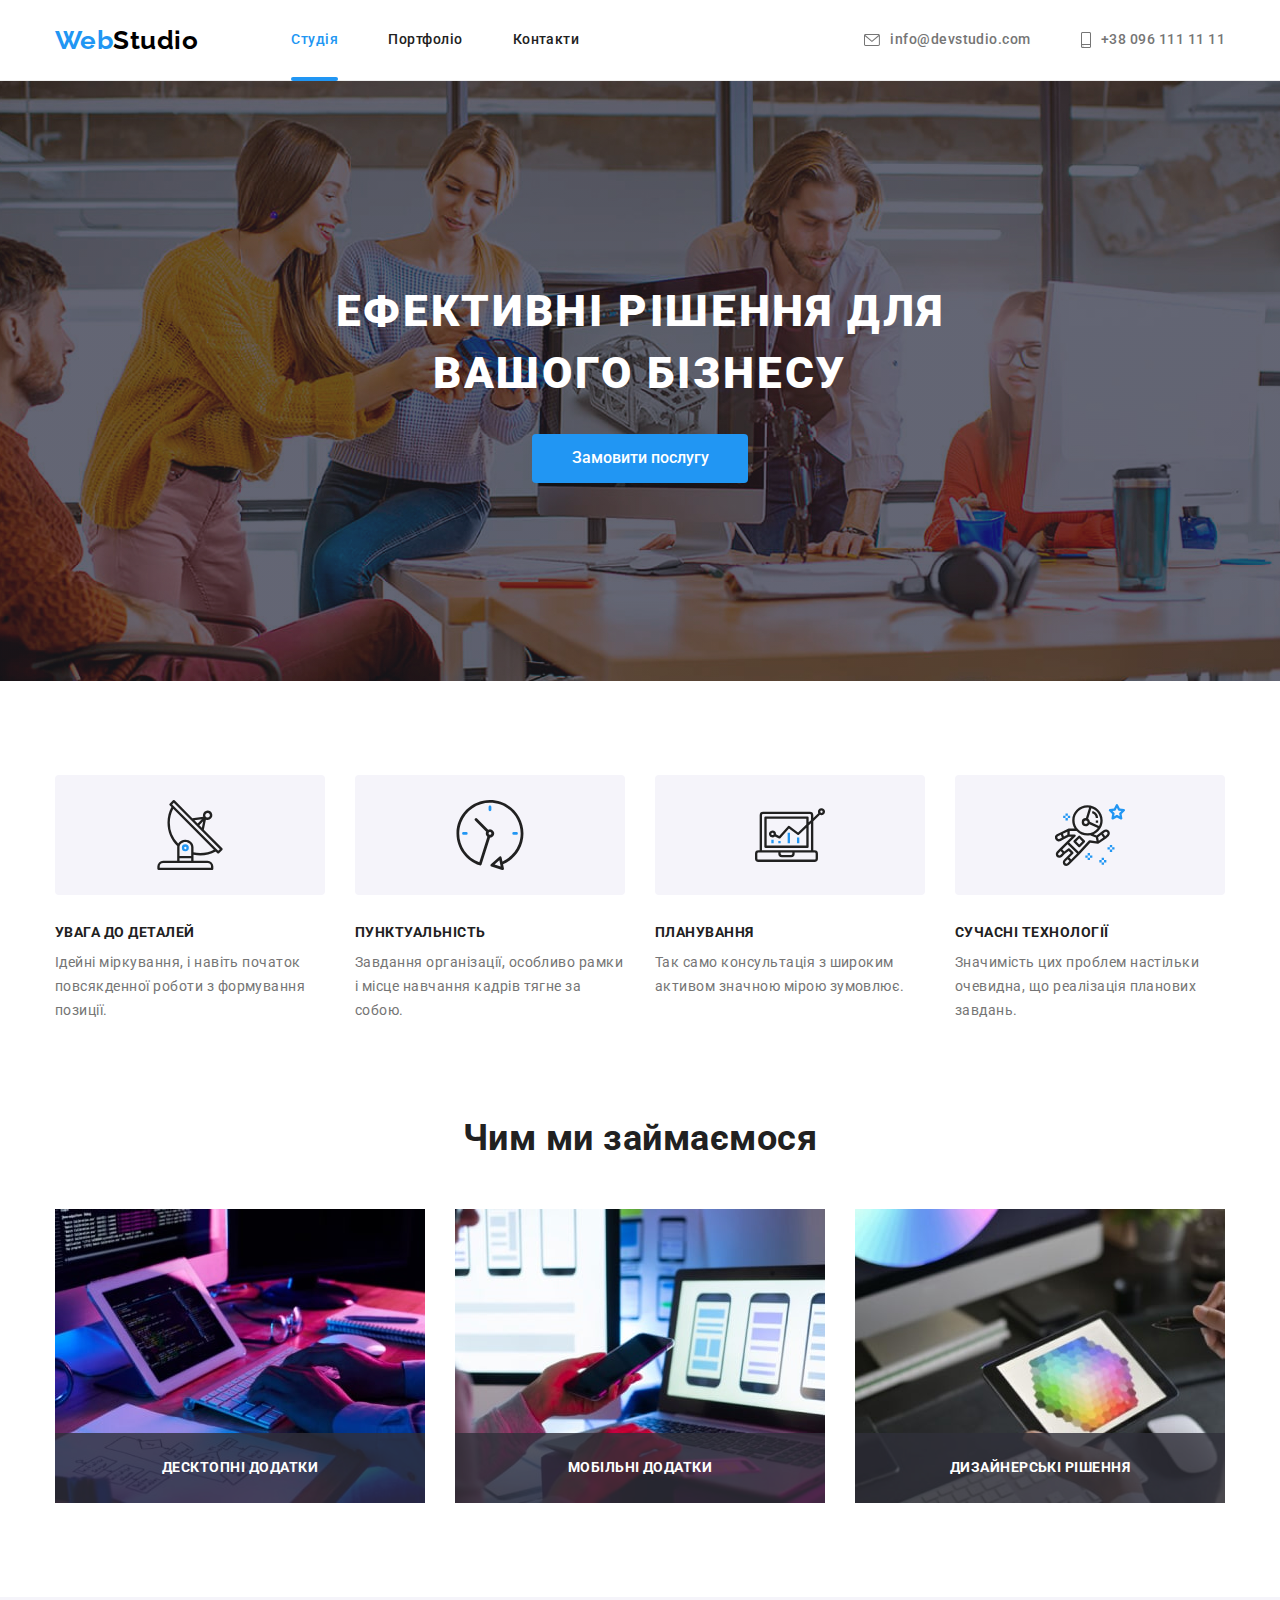
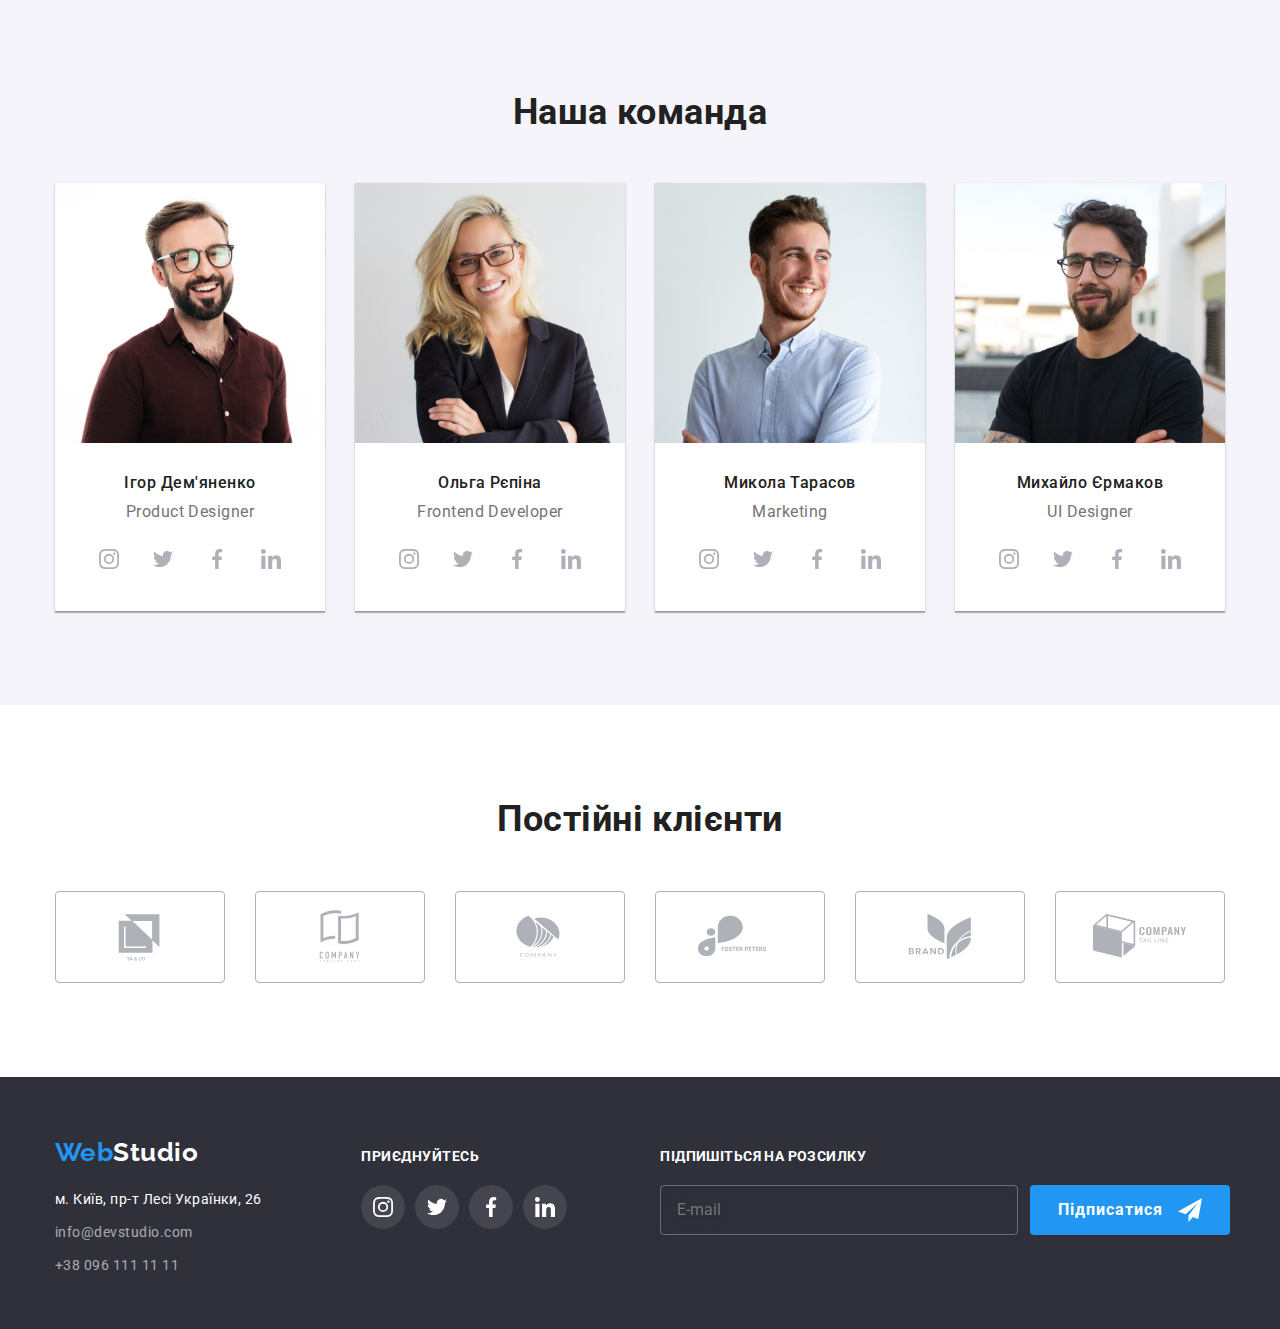
==== index.html @ 12e79cae "rebuild css" ====
<!DOCTYPE html>
<html lang="uk">
<head>
    <meta charset="UTF-8">
    <meta http-equiv="X-UA-Compatible" content="IE=edge">
    <meta name="viewport" content="width=device-width, initial-scale=1.0">
    <title>Студія</title>
<link rel="stylesheet" href="https://cdnjs.cloudflare.com/ajax/libs/modern-normalize/1.1.0/modern-normalize.min.css">
    <link href="https://fonts.googleapis.com/css2?family=Raleway:wght@700&family=Roboto:wght@400;500;700;900&display=swap"
        rel="stylesheet">
    <link rel="stylesheet" href="./css/styles.css">
    <link rel="stylesheet" href="./css/main.min.css">
</head>
<body>
    <header>
        <div class="container header-container">
        <a  lang="en" href="./index.html" class="logo">Web<span class="studio">Studio</span></a>
            <nav class="nav-part">
        <ul class="nav-list">
            <li class="list"><a href="./index.html" class="link current">Студія</a></li>
            <li class="list"><a href="./portfolio.html" class="link">Портфоліо</a></li>
            <li class="list"><a href="#" class="link">Контакти</a></li>
        </ul>
        </nav>

        <ul class="auth-part">
            <li class="list">
                 <a 
                 class="link"  href="mailto:info@devstudio.com"
                 >
                 <svg class="auth-icon" width="16" height="12">
                    <use href="./images/symbol-defs-nav.svg#icon-envelope"></use>
                        </svg>
                 info@devstudio.com
                </a>     
            </li>

            <li class="list">
                <a
                 class="link" href="tel:+380961111111"
                 >
                <svg class="auth-icon" width="10" height="16">
                    <use href="./images/symbol-defs-nav.svg#icon-smartphone"></use>
                </svg>
                 +38 096 111 11 11
                </a>
            </li>
        </ul> 
        </div>
    </header>

    <main>
        <section class="hero " >
            <div class="container">
            <h1 class="hero-tittle">Ефективні рішення для вашого бізнесу</h1>
            <button type="button" class="button" data-modal-open>Замовити послугу</button>
        </div>
        </section>


        <section class="section-features">
            <div class="container page-context">
            <h2 hidden>Особливості</h2>
            <ul class="features ">
                
                <li class="list">
                    <div class="icon-bg">
                             <svg class="features-icon" width="70" height="70">
                                <use href="./images/symbol-defs-features.svg#icon-antenna"></use>
                        </svg>
                </div>
                    <div class="features-box">
                    <h3 class="section-tittle">Увага до деталей</h3>
                    <p class="text">Ідейні міркування, і навіть початок повсякденної роботи з формування позиції.</p>
                    </div>
                </li>
                
                <li class="list">
                    <div class="icon-bg">
                            <svg class="features-icon" width="70" height="70">
                                <use href="./images/symbol-defs-features.svg#icon-clock"></use>
                            </svg>
                    </div>
                    <div class="features-box">
                    <h3 class="section-tittle">Пунктуальність</h3>
                    <p class="text">Завдання організації, особливо рамки і місце навчання кадрів тягне за собою.</p>
                </div>
            </li>
                
            <li class="list">
                <div class="icon-bg">
                    <svg class="features-icon" width="70" height="70">
                        <use href="./images/symbol-defs-features.svg#icon-diagram"></use>
                    </svg>
               
            </div>
                <div class="features-box">
                    <h3 class="section-tittle">Планування</h3>
                    <p class="text">Так само консультація з широким активом значною мірою зумовлює.</p>
               </div>
                </li>
                
                
                <li class="list">
                    <div class="icon-bg">
                            <svg class="features-icon" width="70" height="70">
                                <use href="./images/symbol-defs-features.svg#icon-astronaut"></use>
                            </svg>
                    </div>
                    <div class="features-box">
                    <h3 class="section-tittle">Сучасні технології</h3>
                    <p class="text">Значимість цих проблем настільки очевидна, що реалізація планових завдань.</p>
               </div>
                </li>
            </ul >
            </div>
            </section>

            <section class="section-special">
                <div class="container ">
            <h2 class="section-tittle-special">Чим ми займаємося</h2>
            <ul class="list">
                <li class="speciality-item">
                    <img src="./images/box-1.jpg" alt="Writting code on computer"
                     width="370" height="294">
                     <p class="speciality-name">Десктопні додатки</p>
                    </li>
                <li class="speciality-item">
                    <img src="./images/box-2.jpg" alt="Design phone app"        
                     width="370" height="294">
                    <p class="speciality-name">Мобільні додатки</p>
                    </li>
                <li class="speciality-item">
                    <img src="./images/box-3.jpg" alt="Working with tab"
                     width="370" height="294">
                    <p class="speciality-name">Дизайнерські рішення</p>
                    </li>
           </ul> 
        </div>
        </section>
        
        <section class="section team" >
            <div class="container page">
            <h2 class="team-tittle">Наша команда</h2>
            <ul class="member list">
                <li  class="team-item">
                    <img src="./images/member1.jpg" alt="Product Designer"  width="270" height="260">
                    <div class="team-box">
                    <h3 class="team-name">Ігор Дем'яненко</h3>
                    <p class="team-profession" lang="en">Product Designer</p>
                    <ul class="team-soc list">
                        <li class="team-soc-item">
                            <a href="#" class="team-soc-link link">
                              <svg class="team-soc-icon" width="20" height="20">
                                <use href="./images/icons.svg#icon-instagram" ></use>
                              </svg>
                            </a>
                        </li>
                        <li class="team-soc-item">
                            <a href="#" class="team-soc-link link">
                                <svg class="team-soc-icon" width="20" height="20">
                                    <use href="./images/icons.svg#icon-twitter" ></use>
                                </svg> 
                            </a>
                        </li>
                        <li class="team-soc-item">
                            <a href="#" class="team-soc-link link">
                                <svg class="team-soc-icon"  width="20" height="20" >
                                    <use href="./images/icons.svg#icon-facebook"></use>
                                </svg>
                            </a>
                        </li>
                        <li class="team-soc-item">
                            <a href="" class="team-soc-link link">
                                <svg class="team-soc-icon" width="20" height="20">
                                    <use href="./images/icons.svg#icon-linkedin"></use>
                                </svg>
                            </a>
                        </li>
                    </ul>
               </div>
                </li>
                <li class="team-item">
                    <img src="./images/member2.jpg" alt="Frontend Developer" width="270" height="260">
                    <div class="team-box">
                    <h3 class="team-name">Ольга Рєпіна</h3>
                    <p class="team-profession" lang="en">Frontend Developer</p>
                    <ul class="team-soc list">
                        <li class="team-soc-item">
                            <a href="#" class="team-soc-link link">
                                <svg class="team-soc-icon" width="20" height="20">
                                    <use href="./images/icons.svg#icon-instagram"></use>
                                </svg>
                            </a>
                        </li>
                        <li class="team-soc-item">
                            <a href="#" class="team-soc-link link">
                                <svg class="team-soc-icon" width="20" height="20">
                                    <use href="./images/icons.svg#icon-twitter"></use>
                                </svg>
                            </a>
                        </li>
                        <li class="team-soc-item">
                            <a href="#" class="team-soc-link link">
                                <svg class="team-soc-icon" width="20" height="20">
                                    <use href="./images/icons.svg#icon-facebook"></use>
                                </svg>
                            </a>
                        </li>
                        <li class="team-soc-item">
                            <a href="" class="team-soc-link link">
                                <svg class="team-soc-icon" width="20" height="20">
                                    <use href="./images/icons.svg#icon-linkedin"></use>
                                </svg>
                            </a>
                        </li>
                    </ul>
               </div>
                </li>
                <li class="team-item">
                    <img src="./images/member3.jpg" alt="Marketing" width="270" height="260">
                    <div class="team-box">
                    <h3 class="team-name">Микола Тарасов</h3>
                    <p class="team-profession" lang="en">Marketing</p>
                    <ul class="team-soc list">
                        <li class="team-soc-item">
                            <a href="#" class="team-soc-link link">
                                <svg class="team-soc-icon" width="20" height="20">
                                    <use href="./images/icons.svg#icon-instagram"></use>
                                </svg>
                            </a>
                        </li>
                        <li class="team-soc-item">
                            <a href="#" class="team-soc-link link">
                                <svg class="team-soc-icon" width="20" height="20">
                                    <use href="./images/icons.svg#icon-twitter"></use>
                                </svg>
                            </a>
                        </li>
                        <li class="team-soc-item">
                            <a href="#" class="team-soc-link link">
                                <svg class="team-soc-icon" width="20" height="20">
                                    <use href="./images/icons.svg#icon-facebook"></use>
                                </svg>
                            </a>
                        </li>
                        <li class="team-soc-item">
                            <a href="" class="team-soc-link link">
                                <svg class="team-soc-icon" width="20" height="20">
                                    <use href="./images/icons.svg#icon-linkedin"></use>
                                </svg>
                            </a>
                        </li>
                    </ul>
                </div>
                </li>
                <li class="team-item">
                    <img src="./images/member4.jpg" alt="UI Designer" width="270" height="260">
                    <div class="team-box">
                    <h3 class="team-name">Михайло Єрмаков</h3>
                    <p class="team-profession" lang="en">UI Designer</p>
                    <ul class="team-soc list">
                        <li class="team-soc-item">
                            <a href="#" class="team-soc-link link">
                                <svg class="team-soc-icon" width="20" height="20">
                                    <use href="./images/icons.svg#icon-instagram"></use>
                                </svg>
                            </a>
                        </li>
                        <li class="team-soc-item">
                            <a href="#" class="team-soc-link link">
                                <svg class="team-soc-icon" width="20" height="20">
                                    <use href="./images/icons.svg#icon-twitter"></use>
                                </svg>
                            </a>
                        </li>
                        <li class="team-soc-item">
                            <a href="#" class="team-soc-link link">
                                <svg class="team-soc-icon" width="20" height="20">
                                    <use href="./images/icons.svg#icon-facebook"></use>
                                </svg>
                            </a>
                        </li>
                        <li class="team-soc-item">
                            <a href="" class="team-soc-link link">
                                <svg class="team-soc-icon" width="20" height="20">
                                    <use href="./images/icons.svg#icon-linkedin"></use>
                                </svg>
                            </a>
                        </li>
                    </ul>
               </div>
                </li>
            </ul>
            
            </div>
        </section>

        <section class="regular-customers">
            <div class="container loyal-containar">
            <h2 class="custom-tittle">Постійні клієнти</h2>
            <ul class="customers list">
                <li class="customers-item">
                    <a href="#" class="rag-soc-link link">
                        <svg class="rag-soc-icon" width="106" height="60">
                            <use href="./images/symbol-defs-clients.svg#icon-Logo"></use>
                        </svg>
                    </a></li>
                <li class="customers-item">
                    <a href="#" class="rag-soc-link link">
                        <svg class="rag-soc-icon" width="106" height="60">
                            <use href="./images/symbol-defs-clients.svg#icon-Logo2"></use>
                        </svg>
                    </a></li>
                <li class="customers-item">
                    <a href="#" class="rag-soc-link link">
                        <svg class="rag-soc-icon" width="106" height="60">
                            <use href="./images/symbol-defs-clients.svg#icon-Logo3"></use>
                        </svg>
                    </a></li>
                <li class="customers-item">
                    <a href="#" class="rag-soc-link link">
                        <svg class="rag-soc-icon" width="106" height="60">
                            <use href="./images/symbol-defs-clients.svg#icon-Logo4"></use>
                        </svg>
                    </a></li>
                <li class="customers-item">
                    <a href="#" class="rag-soc-link link">
                        <svg class="rag-soc-icon" width="106" height="60">
                            <use href="./images/symbol-defs-clients.svg#icon-Logo5"></use>
                        </svg>
                    </a></li>
                <li class="customers-item">
                    <a href="#" class="rag-soc-link link">
                        <svg class="rag-soc-icon" width="106" height="60">
                            <use href="./images/symbol-defs-clients.svg#icon-Logo6"></use>
                        </svg>
                    </a></li>
                
            </ul>
</div>
        </section>
        
        
    </main>
    <footer>
        <div class="container footer-container">
            <div class="address-container">
        <a lang="en" href="./index.html" class="logo">Web<span class="logo-studio">Studio</span></a>
        <address>
            <ul class="footer-items">
                <li class="list"><a class="link-nav"
                        href="https://www.google.com.ua/maps/place/%D0%B1%D1%83%D0%BB%D1%8C%D0%B2%D0%B0%D1%80+%D0%9B%D0%B5%D1%81%D1%96+%D0%A3%D0%BA%D1%80%D0%B0%D1%97%D0%BD%D0%BA%D0%B8,+26,+%D0%9A%D0%B8%D1%97%D0%B2,+02000/@50.4265841,30.5361971,17z/data=!3m1!4b1!4m5!3m4!1s0x40d4cf0e033ecbe9:0x57a4dffefec77da0!8m2!3d50.4265807!4d30.5383858">м.
                        Київ, пр-т Лесі Українки, 26</a></li>
                <li class="list"><a class="link " href="mailto:info@devstudio.com">info@devstudio.com</a></li>
                <li class="list"><a class="link " href="tel:+380961111111">+38 096 111 11 11</a></li>
            </ul>
        </address>
        </div>
       
         <div class="footer-soc-container">
            <p class="footer-tittle">приєднуйтесь </p>
        <ul class="footer-soc list">
            <li class="footer-soc-item">
                <a href="#" class="footer-soc-link link">
                <svg class="footer-soc-icon" width="20" height="20">
                    <use href="./images/icons.svg#icon-instagram"></use>
                </svg>
            </a></li>
            <li class="footer-soc-item">
                <a href="#" class="footer-soc-link link">
                    <svg class="footer-soc-icon" width="20" height="20">
                        <use href="./images/icons.svg#icon-twitter"></use>
                    </svg>
                </a></li>
            <li class="footer-soc-item">
                <a href="#" class="footer-soc-link link">
                    <svg class="footer-soc-icon" width="20" height="20">
                        <use href="./images/icons.svg#icon-facebook"></use>
                    </svg>
                </a></li>
            <li class="footer-soc-item">
                <a href="#" class="footer-soc-link link">
                    <svg class="footer-soc-icon" width="20" height="20">
                        <use href="./images/icons.svg#icon-linkedin"></use>
                    </svg>
                </a></li>
        </ul>
       </div>
       <div class="subscribe">   
         
         <p class="form-tittle">Підпишіться на розсилку</p>
        <form class="online-form">
      
       <div class="footer-form">
        <input 
        type="email" 
        class="form-input" 
        name="name-online" 
        placeholder="E-mail"
        id="name-online">
        <button type="submit" class="btn form-button">Підписатися
            <svg class="subscribe-icon" width="24" height="24">
                <use href="./images/icons.svg#icon-icon-send-1"></use>
            </svg>
        </button>
        </div>
       </form>
       </div>
    </div>
    </footer>
   
    <div class="backdrop is-hidden " data-modal>
        <div class="modal">
             <button type="button" class="modal-close" data-modal-close>
                <svg class="close-icon" fill="none" xmlns="http://www.w3.org/2000/svg" viewBox="0 0 18 18">
                    <path
                        d="M15 4.108 13.892 3 9.5 7.392 5.108 3 4 4.108 8.392 8.5 4 12.892 5.108 14 9.5 9.608 13.892 14 15 12.892 10.608 8.5 15 4.108Z"
                        fill="#000" />
                </svg>
             </button>
            
             <p class="modal-tittle">
                Залиште свої дані, ми вам передзвонимо</p>
        <form class="modal-form">

            <div class="modal-field">
            <label class="modal-label"  for="user-name"> Ім'я</label>
            <div class="input-wrap">
            <input 
                type="text"     
                class="modal-input" 
                name="user-name" 
                id="user-name">
            <svg class="input-icon" width="18" height="18">
                <use href="./images/icons.svg#icon-person-black-18dp"></use>
            </svg>
            </div>
            </div>

            <div class="modal-field">
            <label class="modal-label" for="user-tel" >Телефон</label>   
        <div class="input-wrap">
            <input 
                type="tel" 
                class="modal-input" 
                name="user-tel" 
                id="user-tel">
            <svg class="input-icon" width="18" height="18">
                <use href="./images/icons.svg#icon-phone-black-18dp"></use>
            </svg>
            </div>
               
            </div>

            <div class="modal-field">
            <label class="modal-label" for="user-email">Пошта</label>
            <div class="input-wrap">
            <input
                 type="email" 
                 class="modal-input" 
                 name="user-email"
                  id="user-email">
                <svg class="input-icon" width="18" height="18">
                    <use href="./images/icons.svg#icon-email-black-18dp"></use>
                </svg>
               </div> 
            </div>

            <div class="modal-field area">
            <label class="modal-label" for="user-text" >Коментар </label>
            <textarea 
                name="user-text" 
                id="user-text" 
                placeholder="Введіть текст" 
                class="modal-text"></textarea>
            </div>    

            <div class="modal-field check">   
            <input 
                type="checkbox"
                 name="agreed" 
                 id="agreed"
                 class="modal-check visually-hidden"
                 value="true"> 
            <label for="agreed" class="check-text">
                <span>
                <svg class="check-icon" width="11" height="8">
                    <use href="./images/icons.svg#icon-check"></use>
                </svg>
                </span>
                 Погоджуюся з розсилкою та приймаю. &nbsp;<a href="#" class="condition">  Умови договору  </a> 
            </label>
            </div>
      
            <button type="submit" class="push"> Відправити</button>
        </form>
        </div>
    </div>

<script src="./js/modal.js"></script>

</body>
</html>
---- css/styles.css ----
/* logo */



/* Header */
/*  */



/* hero */

/* section */



/* .team-tittle{


/*________________ ragular-customers___________________________ */



/* footer */


/*_______________________ Modal window _________________________*/

/* _________________________portfolio__________________________________*/
---- css/main.min.css ----
:root{--primary-text-color:#2F303A;--tittle-text-color:#212121;--general-text-color:#757575;--accent-color:#2196F3;--primary-bg-color:#F5F5F5;--secondary-bg-color:#F5F4FA;--white-color:#FFFFFF;--footer-text-color:rgba(255, 255, 255, 0.6);--secondary-button-colar:#188CE8;--logo-dark-color:#000000;--border-color:#EEEEEE;--icon-color: #AFB1B8 }.visually-hidden{position:absolute;white-space:nowrap;width:1px;height:1px;overflow:hidden;border:0;padding:0;clip:rect(0 0 0 0);clip-path:inset(50%);margin:-1px}p,h1,h2,h3,h4,h5,h6{margin:0}ul{margin:0;padding-left:0}body{font-family:Roboto,sans-serif;color:var(--general-text-color);background-color:var(--white-color);letter-spacing:.03em}img{display:block;max-width:100%;height:auto}a{text-decoration:none}.link{text-decoration:none}.list{list-style:none}.btn{background-color:var(--accent-color);border:0;border-color:var(--accent-color);border-radius:4px}.container{width:1200px;padding-right:15px;padding-left:15px;margin:0 auto}.studio{color:var(--logo-dark-color)}.logo{color:var(--accent-color);text-decoration:none;font-family:"Raleway",sans-serif;font-weight:700;font-size:26px;line-height:1.19;margin-right:93px;padding-top:24px;padding-bottom:24px}header{background-color:var(--white-color);border-bottom:1px solid var(--border-color)}.header-container{display:flex;align-items:center}.nav-part .link{color:var(--tittle-text-color);transition:color 250ms cubic-bezier(0.4, 0, 0.2, 1)}.nav-part .link:hover,.nav-part .link:focus{color:var(--accent-color)}.nav-list{display:flex;font-weight:500;font-size:14px;line-height:1.14}.nav-list .list:not(:last-child){margin-right:50px}.nav-list .link,.auth-part .link{display:block;padding-top:32px;padding-bottom:32px}.nav-list .link.current{color:var(--accent-color);position:relative}.link.current::after{display:block;content:"";position:absolute;left:0;bottom:-1px;width:100%;height:4px;background-color:#2196f3;border-radius:2px}.auth-part{display:flex;margin-left:auto;align-items:center}.auth-part .list{margin-left:50px;display:flex;align-items:center}.auth-part .link{color:var(--general-text-color);font-weight:500;font-size:14px;line-height:1.14;display:flex;align-items:center;transition:color 250ms cubic-bezier(0.4, 0, 0.2, 1)}.auth-part .link:hover,.auth-part .link:focus{color:var(--accent-color)}.auth-icon{margin-right:10px;fill:currentColor}.hero{background-color:var(--primary-text-color);text-align:center;padding-top:200px;padding-bottom:200px;margin:auto auto;max-width:1600px;height:600px;background-image:linear-gradient(rgba(47, 48, 58, 0.4), rgba(47, 48, 58, 0.4)),url(../images/hero-bg.jpg);background-repeat:no-repeat;background-size:cover;background-position:50% 50%}.hero .button{padding:10px 32px;width:216px;border:var(--accent-color);border-radius:4px;background-color:var(--accent-color);border:0;border-color:var(--accent-color);font-weight:500;font-size:16px;line-height:1.8;transition:background-color 250ms cubic-bezier(0.4, 0, 0.2, 1)}.hero .button:hover,.hero .button:focus{background-color:var(--secondary-button-colar)}.hero-tittle{color:var(--white-color);font-weight:900;font-size:44px;line-height:1.4;letter-spacing:.06em;text-transform:uppercase;width:730px;padding-bottom:0;margin:0 auto;margin-bottom:30px}.section-tittle{color:var(--tittle-text-color);font-weight:700;font-size:14px;line-height:1.14;text-transform:uppercase}.section-features,.section-special{background:var(--white-color)}.section-features{padding-top:94px;padding-bottom:94px}.features{display:flex}.features .section-tittle{margin-bottom:10px}.features .text{color:var(--general-text-color);font-size:14px;line-height:1.71}.features .list:not(:last-child){margin-right:30px}.icon-bg{width:270px;height:120px;background:#f5f4fa;border-radius:4px;margin-bottom:30px;display:flex;justify-content:center;align-items:center}.features-box{width:270px}.section-tittle-special{color:var(--tittle-text-color);font-weight:700;font-size:36px;line-height:1.17;text-align:center;margin-bottom:50px}.section-special{padding-bottom:94px}.section-special .list{display:flex;gap:30px}.speciality-item{position:relative}.speciality-name{position:absolute;bottom:0;left:0;display:flex;justify-content:center;padding-top:27px;padding-bottom:27px;font-weight:700;font-size:14px;line-height:1.14;text-transform:uppercase;color:var(--white-color);background-color:rgba(47,48,58,.8);width:100%;height:70}.team-tittle{color:var(--tittle-text-color);font-weight:700;font-size:36px;line-height:1.17;text-align:center;margin-bottom:50px}.team-name{color:var(--tittle-text-color);font-weight:500;font-size:16px;line-height:1.19;text-align:center;margin-bottom:10px}.team{background-color:var(--secondary-bg-color);padding-top:94px;padding-bottom:94px}.team .member{display:flex;column-gap:30px}.team .team-profession{color:var(--general-text-color);text-align:center;line-height:1.19;margin-bottom:16px}.team-item{box-shadow:0px 1px 3px rgba(0,0,0,.12),0px 1px 1px rgba(0,0,0,.14),0px 2px 1px rgba(0,0,0,.2)}.team-box{padding:30px 32px;background-color:var(--white-color)}.team-soc{gap:10px;display:flex;justify-content:center}.team-soc-icon{fill:var(--icon-color)}.team-soc-link:hover .team-soc-icon,.team-soc-link:focus .team-soc-icon{fill:var(--white-color)}.team-soc-link{width:44px;height:44px;border-radius:50%;background-color:var(--white-color);display:flex;justify-content:center;align-items:center;transition:background-color 250ms cubic-bezier(0.4, 0, 0.2, 1),fill 250ms cubic-bezier(0.4, 0, 0.2, 1)}.team-soc-link:hover,.team-soc-link:focus{background-color:var(--accent-color)}.regular-customers{padding:94px 0;background-color:var(--white-color)}.custom-tittle{font-weight:700;font-size:36px;line-height:1.16;margin-bottom:50px;text-align:center;color:var(--tittle-text-color)}.customers{display:flex;gap:30px}.rag-soc-link{display:flex;justify-content:center;align-items:center;width:170px;height:92px;border:1px solid var(--icon-color);border-radius:4px;transition:border-color 250ms cubic-bezier(0.4, 0, 0.2, 1)}.rag-soc-link:hover,.rag-soc-link:focus{border-color:var(--accent-color)}.rag-soc-icon{fill:var(--icon-color);transition:fill 250ms cubic-bezier(0.4, 0, 0.2, 1)}.rag-soc-link:hover .rag-soc-icon,.rag-soc-link:focus .rag-soc-icon{fill:var(--accent-color)}footer{background-color:var(--primary-text-color);padding:60px 0}.logo-studio{color:var(--white-color)}.address-container .logo{padding:0;margin-bottom:20px}.footer-container{display:flex;align-items:baseline}address{display:block;font-style:normal;margin-top:20px;width:231px;height:81px}.footer-items .list:not(:last-child){margin-bottom:9px}.footer-items .link:hover,.footer-items .link:focus{color:var(--accent-color)}.footer-items .link-nav:hover,.footer-items .link-nav:focus{color:var(--accent-color)}.footer-items .link-nav{color:var(--white-color);font-size:14px;line-height:1.71;text-decoration:none;transition:color 250ms cubic-bezier(0.4, 0, 0.2, 1)}.footer-items .link{color:var(--footer-text-color);font-size:14px;line-height:1.71;transition:color 250ms cubic-bezier(0.4, 0, 0.2, 1)}.footer-soc-container{margin-left:70px}.footer-soc{display:flex;gap:10px}.footer-soc-link{width:44px;height:44px;border-radius:50%;background-color:rgba(255,255,255,.1);display:flex;justify-content:center;align-items:center;transition:background-color 250ms cubic-bezier(0.4, 0, 0.2, 1)}.footer-soc-link:hover,.footer-soc-link:focus{background-color:var(--accent-color)}.footer-soc-icon{fill:var(--white-color)}.footer-tittle{text-transform:uppercase;font-weight:700;font-size:14px;line-height:1.14;color:var(--white-color);margin-bottom:20px}.subscribe{margin-left:93px}.subscribe-icon{position:absolute;top:13px;right:28px}.footer-form{display:flex}.form-tittle{font-weight:700;font-size:14px;line-height:1.14;letter-spacing:.03em;text-transform:uppercase;color:var(--white-color);margin-bottom:20px}.form-input{width:358px;height:50px;background-color:rgba(0,0,0,0);outline:none;border:1px solid rgba(255,255,255,.3);filter:drop-shadow(0px 4px 4px rgba(0, 0, 0, 0.15));border-radius:4px;padding-left:16px;padding-top:15px;padding-bottom:15px;color:rgba(255,255,255,.6);font-size:16px;line-height:1.25}.form-button{position:relative;display:flex;align-items:center;text-align:center;width:200px;height:50px;margin:0 0 0 12px;padding-left:28px;padding-top:10px;padding-bottom:10px;font-weight:700;font-size:16px;line-height:1.87;letter-spacing:.06em;cursor:pointer;color:var(--white-color);transition:background-color 250ms cubic-bezier(0.4, 0, 0.2, 1)}.form-button:hover,.form-button:focus{background-color:var(--secondary-button-colar)}.button{font-family:inherit;color:var(--white-color);cursor:pointer}.backdrop{position:fixed;top:0;left:0;width:100%;height:100%;background-color:rgba(0,0,0,.2);transition:opacity 250ms cubic-bezier(0.4, 0, 0.2, 1),visibility 250ms cubic-bezier(0.4, 0, 0.2, 1)}.backdrop.is-hidden{opacity:0;visibility:hidden;pointer-events:none}.backdrop.is-hidden .modal{transform:translate(-50%, -50%) scale(0)}.modal{position:absolute;top:50%;left:50%;transform:translate(-50%, -50%);width:528px;min-height:581px;background-color:var(--white-color);box-shadow:0px 1px 3px rgba(0,0,0,.12),0px 1px 1px rgba(0,0,0,.14),0px 2px 1px rgba(0,0,0,.2);border-radius:4px;transform:translate(-50%, -50%) scale(1);transition:transform 300ms cubic-bezier(0.4, 0, 0.2, 1);padding:40px}.modal-field:nth-child(-n+3){margin-bottom:10px}.area{margin-bottom:20px}.check{margin-bottom:30px}.modal-tittle{text-align:center;font-weight:700;font-size:20px;line-height:1.15;color:var(--tittle-text-color);margin-bottom:12px}.modal-label{display:block;margin-bottom:4px;font-size:12px;line-height:1.16;letter-spacing:.01em;color:var(--general-text-color)}.modal-input{width:100%;height:40px;border:1px solid rgba(33,33,33,.2);border-radius:4px;padding-left:42px;padding-top:12px;padding-bottom:12px;outline:none;transition:border-color 250ms cubic-bezier(0.4, 0, 0.2, 1)}.modal-input:focus{border-color:var(--accent-color)}.input-wrap{position:relative}.input-icon{position:absolute;top:50%;left:12px;transform:translateY(-50%);transition:fill 250ms cubic-bezier(0.4, 0, 0.2, 1)}.modal-input:focus+.input-icon{fill:var(--accent-color)}.modal-text{width:100%;height:120px;border:1px solid rgba(33,33,33,.2);border-radius:4px;outline:none;resize:none;padding:12px 16px;transition:border-color 250ms cubic-bezier(0.4, 0, 0.2, 1)}.modal-text:focus{border-color:var(--accent-color)}.modal-text::placeholder{font-size:12px;line-height:1.16;letter-spacing:.01em;color:rgba(117,117,117,.5)}.check-text{display:flex;justify-content:center;align-items:center;font-size:14px;line-height:1.7;letter-spacing:.03em;color:#757575}.check-text span{display:flex;align-items:center;justify-content:center;width:16px;height:15px;border:2px solid var(--tittle-text-color);border-radius:2px;margin-right:8px}.modal-check:checked+.check-text span{background-color:var(--accent-color);border:none}.check-icon{fill:rgba(0,0,0,0)}.modal-check:checked+.check-text .check-icon{fill:var(--white-color)}.condition{color:var(--accent-color);text-decoration:underline;font-size:14px;line-height:1.7;letter-spacing:.03em}.push{display:flex;justify-content:center;text-align:center;margin:0 auto;padding:0;width:200px;height:50px;padding:10px 52px;background:#2196f3;box-shadow:0px 4px 4px rgba(0,0,0,.15);border-radius:4px;border:none;font-weight:700;font-size:16px;line-height:1.87;letter-spacing:.06em;align-items:center;color:var(--white-color);cursor:pointer;transition:background-color 250ms cubic-bezier(0.4, 0, 0.2, 1)}.push:hover,.push:focus{background-color:var(--secondary-button-colar)}.modal-close{position:absolute;top:8px;right:8px;width:30px;height:30px;border:1px solid rgba(0,0,0,.1);background-color:var(--white-color);border-radius:50%}.close-icon{display:flex;justify-content:center;align-items:center}.header{background-color:var(--white-color)}main{background-color:var(--white-color)}.box-list{display:flex;flex-wrap:wrap;gap:30px}.box-list .section{margin-bottom:4px}.assortment-box{border:1px solid var(--border-color);border-top:0;padding:20px 24px}.under-section{color:var(--general-text-color);font-size:16px;line-height:1.88;letter-spacing:.06em}.btn-list{display:flex;margin-bottom:50px;justify-content:center;gap:8px}.button-portfolio{padding:6px 22px;transition:box-shadow 250ms cubic-bezier(0.4, 0, 0.2, 1)}.button-portfolio:hover,.button-portfolio:focus{box-shadow:0px 4px 4px rgba(0,0,0,.25)}.holder{padding-top:94px;padding-bottom:94px}.holder .section{color:var(--tittle-text-color);font-weight:700;font-size:18px;line-height:2;letter-spacing:.06em}.holder .button-portfolio{font-family:inherit;color:var(--tittle-text-color);background-color:var(--secondary-bg-color);border:0;border-radius:4px;font-weight:500;font-size:16px;line-height:1.62;transition:background-color 250ms cubic-bezier(0.4, 0, 0.2, 1),color 250ms cubic-bezier(0.4, 0, 0.2, 1),box-shadow 250ms cubic-bezier(0.4, 0, 0.2, 1)}.holder .button-portfolio:hover,.holder .button-portfolio:focus{background-color:var(--accent-color);color:var(--white-color)}.portfolio-text-up{position:absolute;top:0;left:0;height:101%;padding:63px 24px;font-size:18px;line-height:1.5;letter-spacing:.03em;color:var(--white-color);background-color:rgba(33,150,243,.9);transform:translateY(100%);transition:transform 250ms cubic-bezier(0.4, 0, 0.2, 1)}.portfolio-link:hover .portfolio-text-up,.portfolio-link:focus .portfolio-text-up{transform:translateY(0%)}.portfolio-hover-effect{position:relative;overflow:hidden}.portfolio-link{display:block;transition:box-shadow 250ms cubic-bezier(0.4, 0, 0.2, 1)}.portfolio-link:hover,.portfolio-link:focus{box-shadow:0px 4px 4px rgba(0,0,0,.25)}/*# sourceMappingURL=main.min.css.map */
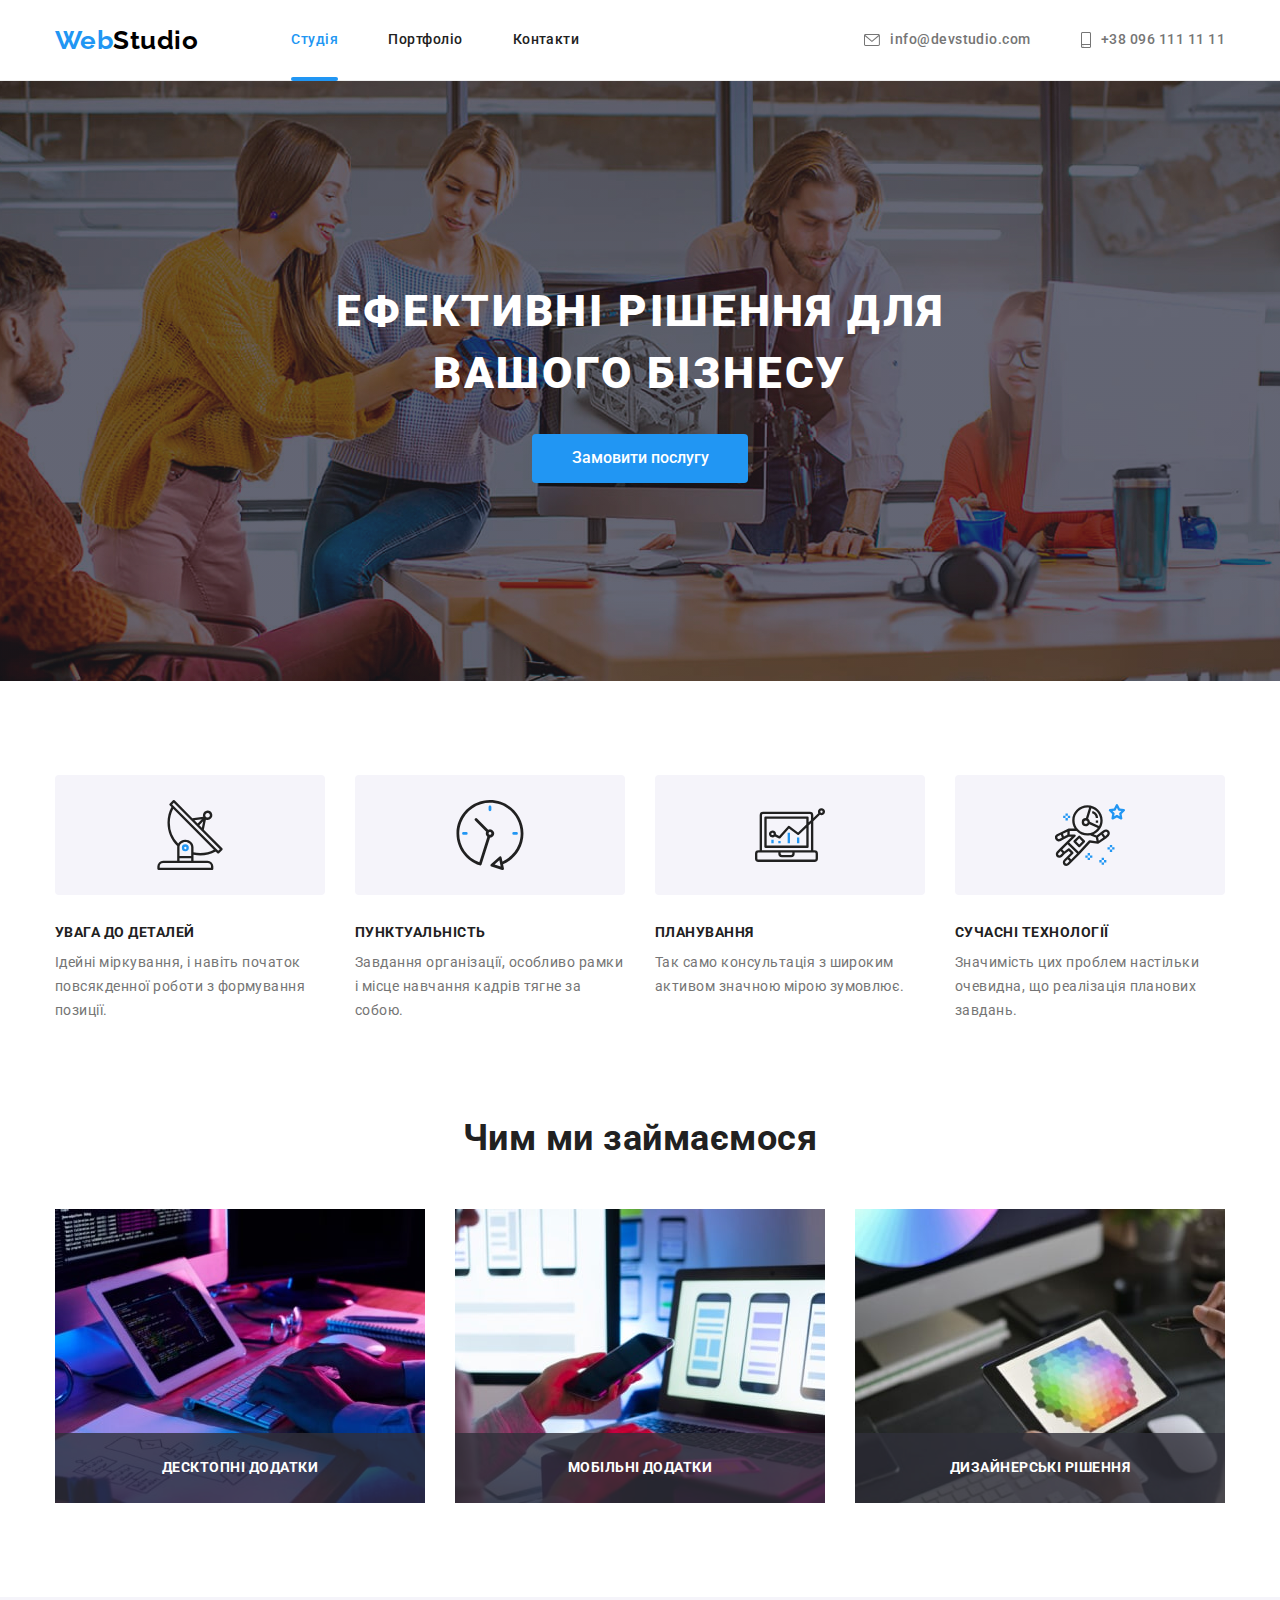
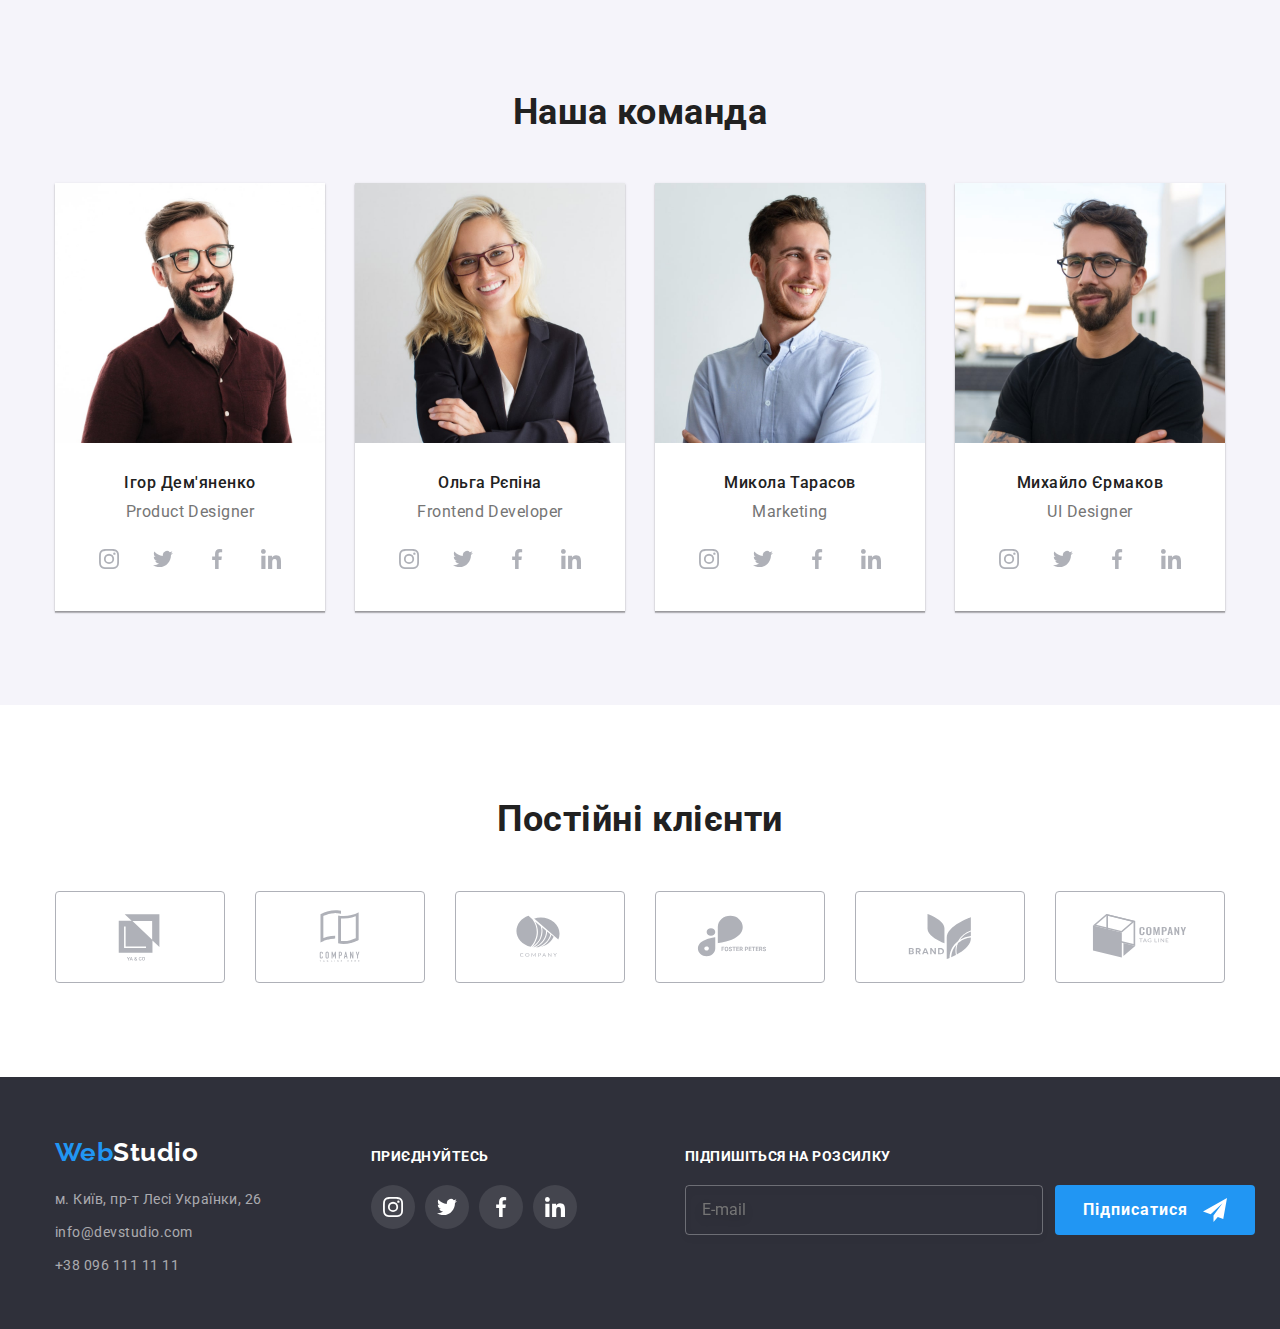
==== commit 2a4149f4: "BEM" ====
--- a/index.html
+++ b/index.html
@@ -12,18 +12,21 @@
     <link rel="stylesheet" href="./css/main.min.css">
 </head>
 <body>
-    <header>
+
+    <header class="header">
         <div class="container header-container">
-        <a  lang="en" href="./index.html" class="logo">Web<span class="studio">Studio</span></a>
-            <nav class="nav-part">
-        <ul class="nav-list">
-            <li class="list"><a href="./index.html" class="link current">Студія</a></li>
-            <li class="list"><a href="./portfolio.html" class="link">Портфоліо</a></li>
-            <li class="list"><a href="#" class="link">Контакти</a></li>
+        <a  lang="en" href="./index.html" class="logo header__logo">Web<span class="studio">Studio</span></a>
+        
+        <nav class="navigation">
+        <ul class="navigation__nav-list">
+            <li class="navigation__list list">
+                <a href="./index.html" class="navigation__link link current">Студія</a></li>
+            <li class="navigation__list list"><a href="./portfolio.html" class="navigation__link link">Портфоліо</a></li>
+            <li class="navigation__list list"><a href="#" class="navigation__link link">Контакти</a></li>
         </ul>
         </nav>
 
-        <ul class="auth-part">
+        <ul class="auth-part header__auth-part">
             <li class="list">
                  <a 
                  class="link"  href="mailto:info@devstudio.com"
@@ -52,7 +55,7 @@
     <main>
         <section class="hero " >
             <div class="container">
-            <h1 class="hero-tittle">Ефективні рішення для вашого бізнесу</h1>
+            <h1 class="heading">Ефективні рішення для вашого бізнесу</h1>
             <button type="button" class="button" data-modal-open>Замовити послугу</button>
         </div>
         </section>
@@ -296,43 +299,43 @@
             </div>
         </section>
 
-        <section class="regular-customers">
+        <section class="customers">
             <div class="container loyal-containar">
             <h2 class="custom-tittle">Постійні клієнти</h2>
-            <ul class="customers list">
-                <li class="customers-item">
-                    <a href="#" class="rag-soc-link link">
-                        <svg class="rag-soc-icon" width="106" height="60">
+            <ul class="customers__list list">
+                <li class="customers__item">
+                    <a href="#" class="customers__link link">
+                        <svg class="customers__icon" width="106" height="60">
                             <use href="./images/symbol-defs-clients.svg#icon-Logo"></use>
                         </svg>
                     </a></li>
-                <li class="customers-item">
-                    <a href="#" class="rag-soc-link link">
-                        <svg class="rag-soc-icon" width="106" height="60">
+                <li class="customers__item">
+                    <a href="#" class="customers__link link">
+                        <svg class="customers__icon" width="106" height="60">
                             <use href="./images/symbol-defs-clients.svg#icon-Logo2"></use>
                         </svg>
                     </a></li>
-                <li class="customers-item">
-                    <a href="#" class="rag-soc-link link">
-                        <svg class="rag-soc-icon" width="106" height="60">
+                <li class="customers__item">
+                    <a href="#" class="customers__link link">
+                        <svg class="customers__icon" width="106" height="60">
                             <use href="./images/symbol-defs-clients.svg#icon-Logo3"></use>
                         </svg>
                     </a></li>
-                <li class="customers-item">
-                    <a href="#" class="rag-soc-link link">
-                        <svg class="rag-soc-icon" width="106" height="60">
+                <li class="customers__item">
+                    <a href="#" class="customers__link link">
+                        <svg class="customers__icon" width="106" height="60">
                             <use href="./images/symbol-defs-clients.svg#icon-Logo4"></use>
                         </svg>
                     </a></li>
-                <li class="customers-item">
-                    <a href="#" class="rag-soc-link link">
-                        <svg class="rag-soc-icon" width="106" height="60">
+                <li class="customers__item">
+                    <a href="#" class="customers__link link">
+                        <svg class="customers__icon" width="106" height="60">
                             <use href="./images/symbol-defs-clients.svg#icon-Logo5"></use>
                         </svg>
                     </a></li>
-                <li class="customers-item">
-                    <a href="#" class="rag-soc-link link">
-                        <svg class="rag-soc-icon" width="106" height="60">
+                <li class="customers__item">
+                    <a href="#" class="customers__link link">
+                        <svg class="customers__icon" width="106" height="60">
                             <use href="./images/symbol-defs-clients.svg#icon-Logo6"></use>
                         </svg>
                     </a></li>
@@ -346,68 +349,68 @@
     <footer>
         <div class="container footer-container">
             <div class="address-container">
-        <a lang="en" href="./index.html" class="logo">Web<span class="logo-studio">Studio</span></a>
-        <address>
-            <ul class="footer-items">
-                <li class="list"><a class="link-nav"
-                        href="https://www.google.com.ua/maps/place/%D0%B1%D1%83%D0%BB%D1%8C%D0%B2%D0%B0%D1%80+%D0%9B%D0%B5%D1%81%D1%96+%D0%A3%D0%BA%D1%80%D0%B0%D1%97%D0%BD%D0%BA%D0%B8,+26,+%D0%9A%D0%B8%D1%97%D0%B2,+02000/@50.4265841,30.5361971,17z/data=!3m1!4b1!4m5!3m4!1s0x40d4cf0e033ecbe9:0x57a4dffefec77da0!8m2!3d50.4265807!4d30.5383858">м.
-                        Київ, пр-т Лесі Українки, 26</a></li>
-                <li class="list"><a class="link " href="mailto:info@devstudio.com">info@devstudio.com</a></li>
-                <li class="list"><a class="link " href="tel:+380961111111">+38 096 111 11 11</a></li>
-            </ul>
-        </address>
+                <a lang="en" href="./index.html" class="logo footer-logo">Web<span class="logo-studio">Studio</span></a>
+                <address class="address">
+                    <ul class="address_items">
+                        <li class="address__list list"><a class="address__link link-nav"
+                                href="https://www.google.com.ua/maps/place/%D0%B1%D1%83%D0%BB%D1%8C%D0%B2%D0%B0%D1%80+%D0%9B%D0%B5%D1%81%D1%96+%D0%A3%D0%BA%D1%80%D0%B0%D1%97%D0%BD%D0%BA%D0%B8,+26,+%D0%9A%D0%B8%D1%97%D0%B2,+02000/@50.4265841,30.5361971,17z/data=!3m1!4b1!4m5!3m4!1s0x40d4cf0e033ecbe9:0x57a4dffefec77da0!8m2!3d50.4265807!4d30.5383858">м.
+                                Київ, пр-т Лесі Українки, 26</a></li>
+                        <li class="address__list list"><a class="address__link link " href="mailto:info@devstudio.com">info@devstudio.com</a></li>
+                        <li class="address__list list"><a class="address__link link " href="tel:+380961111111">+38 096 111 11 11</a></li>
+                    </ul>
+                </address>
+            </div>
+    
+            <div class="socio socio-content container">
+                <p class="socio__tittle">приєднуйтесь </p>
+                <ul class="socio__list list">
+                    <li class="socio__item">
+                        <a href="#" class="socio__link link">
+                            <svg class="socio__icon" width="20" height="20">
+                                <use href="./images/icons.svg#icon-instagram"></use>
+                            </svg>
+                        </a>
+                    </li>
+                    <li class="footer-soc-item">
+                        <a href="#" class="socio__link link">
+                            <svg class="socio__icon" width="20" height="20">
+                                <use href="./images/icons.svg#icon-twitter"></use>
+                            </svg>
+                        </a>
+                    </li>
+                    <li class="footer-soc-item">
+                        <a href="#" class="socio__link link">
+                            <svg class="socio__icon" width="20" height="20">
+                                <use href="./images/icons.svg#icon-facebook"></use>
+                            </svg>
+                        </a>
+                    </li>
+                    <li class="footer-soc-item">
+                        <a href="#" class="socio__link link">
+                            <svg class="socio__icon" width="20" height="20">
+                                <use href="./images/icons.svg#icon-linkedin"></use>
+                            </svg>
+                        </a>
+                    </li>
+                </ul>
+            </div>
+
+
+            <div class="subscribe">
+                <p class="subscribe__tittle">Підпишіться на розсилку</p>
+
+                <form class="online-form">
+                    <div class="pattern">
+                        <input type="email" class="pattern__input" name="name-online" placeholder="E-mail" id="name-online">
+                        <button type="submit" class="btn pattern__button">Підписатися
+                            <svg class="subscribe__icon" width="24" height="24">
+                                <use href="./images/icons.svg#icon-icon-send-1"></use>
+                            </svg>
+                        </button>
+                    </div>
+                </form>
+            </div>
         </div>
-       
-         <div class="footer-soc-container">
-            <p class="footer-tittle">приєднуйтесь </p>
-        <ul class="footer-soc list">
-            <li class="footer-soc-item">
-                <a href="#" class="footer-soc-link link">
-                <svg class="footer-soc-icon" width="20" height="20">
-                    <use href="./images/icons.svg#icon-instagram"></use>
-                </svg>
-            </a></li>
-            <li class="footer-soc-item">
-                <a href="#" class="footer-soc-link link">
-                    <svg class="footer-soc-icon" width="20" height="20">
-                        <use href="./images/icons.svg#icon-twitter"></use>
-                    </svg>
-                </a></li>
-            <li class="footer-soc-item">
-                <a href="#" class="footer-soc-link link">
-                    <svg class="footer-soc-icon" width="20" height="20">
-                        <use href="./images/icons.svg#icon-facebook"></use>
-                    </svg>
-                </a></li>
-            <li class="footer-soc-item">
-                <a href="#" class="footer-soc-link link">
-                    <svg class="footer-soc-icon" width="20" height="20">
-                        <use href="./images/icons.svg#icon-linkedin"></use>
-                    </svg>
-                </a></li>
-        </ul>
-       </div>
-       <div class="subscribe">   
-         
-         <p class="form-tittle">Підпишіться на розсилку</p>
-        <form class="online-form">
-      
-       <div class="footer-form">
-        <input 
-        type="email" 
-        class="form-input" 
-        name="name-online" 
-        placeholder="E-mail"
-        id="name-online">
-        <button type="submit" class="btn form-button">Підписатися
-            <svg class="subscribe-icon" width="24" height="24">
-                <use href="./images/icons.svg#icon-icon-send-1"></use>
-            </svg>
-        </button>
-        </div>
-       </form>
-       </div>
-    </div>
     </footer>
    
     <div class="backdrop is-hidden " data-modal>
--- a/css/main.min.css
+++ b/css/main.min.css
@@ -1 +1 @@
-:root{--primary-text-color:#2F303A;--tittle-text-color:#212121;--general-text-color:#757575;--accent-color:#2196F3;--primary-bg-color:#F5F5F5;--secondary-bg-color:#F5F4FA;--white-color:#FFFFFF;--footer-text-color:rgba(255, 255, 255, 0.6);--secondary-button-colar:#188CE8;--logo-dark-color:#000000;--border-color:#EEEEEE;--icon-color: #AFB1B8 }.visually-hidden{position:absolute;white-space:nowrap;width:1px;height:1px;overflow:hidden;border:0;padding:0;clip:rect(0 0 0 0);clip-path:inset(50%);margin:-1px}p,h1,h2,h3,h4,h5,h6{margin:0}ul{margin:0;padding-left:0}body{font-family:Roboto,sans-serif;color:var(--general-text-color);background-color:var(--white-color);letter-spacing:.03em}img{display:block;max-width:100%;height:auto}a{text-decoration:none}.link{text-decoration:none}.list{list-style:none}.btn{background-color:var(--accent-color);border:0;border-color:var(--accent-color);border-radius:4px}.container{width:1200px;padding-right:15px;padding-left:15px;margin:0 auto}.studio{color:var(--logo-dark-color)}.logo{color:var(--accent-color);text-decoration:none;font-family:"Raleway",sans-serif;font-weight:700;font-size:26px;line-height:1.19;margin-right:93px;padding-top:24px;padding-bottom:24px}header{background-color:var(--white-color);border-bottom:1px solid var(--border-color)}.header-container{display:flex;align-items:center}.nav-part .link{color:var(--tittle-text-color);transition:color 250ms cubic-bezier(0.4, 0, 0.2, 1)}.nav-part .link:hover,.nav-part .link:focus{color:var(--accent-color)}.nav-list{display:flex;font-weight:500;font-size:14px;line-height:1.14}.nav-list .list:not(:last-child){margin-right:50px}.nav-list .link,.auth-part .link{display:block;padding-top:32px;padding-bottom:32px}.nav-list .link.current{color:var(--accent-color);position:relative}.link.current::after{display:block;content:"";position:absolute;left:0;bottom:-1px;width:100%;height:4px;background-color:#2196f3;border-radius:2px}.auth-part{display:flex;margin-left:auto;align-items:center}.auth-part .list{margin-left:50px;display:flex;align-items:center}.auth-part .link{color:var(--general-text-color);font-weight:500;font-size:14px;line-height:1.14;display:flex;align-items:center;transition:color 250ms cubic-bezier(0.4, 0, 0.2, 1)}.auth-part .link:hover,.auth-part .link:focus{color:var(--accent-color)}.auth-icon{margin-right:10px;fill:currentColor}.hero{background-color:var(--primary-text-color);text-align:center;padding-top:200px;padding-bottom:200px;margin:auto auto;max-width:1600px;height:600px;background-image:linear-gradient(rgba(47, 48, 58, 0.4), rgba(47, 48, 58, 0.4)),url(../images/hero-bg.jpg);background-repeat:no-repeat;background-size:cover;background-position:50% 50%}.hero .button{padding:10px 32px;width:216px;border:var(--accent-color);border-radius:4px;background-color:var(--accent-color);border:0;border-color:var(--accent-color);font-weight:500;font-size:16px;line-height:1.8;transition:background-color 250ms cubic-bezier(0.4, 0, 0.2, 1)}.hero .button:hover,.hero .button:focus{background-color:var(--secondary-button-colar)}.hero-tittle{color:var(--white-color);font-weight:900;font-size:44px;line-height:1.4;letter-spacing:.06em;text-transform:uppercase;width:730px;padding-bottom:0;margin:0 auto;margin-bottom:30px}.section-tittle{color:var(--tittle-text-color);font-weight:700;font-size:14px;line-height:1.14;text-transform:uppercase}.section-features,.section-special{background:var(--white-color)}.section-features{padding-top:94px;padding-bottom:94px}.features{display:flex}.features .section-tittle{margin-bottom:10px}.features .text{color:var(--general-text-color);font-size:14px;line-height:1.71}.features .list:not(:last-child){margin-right:30px}.icon-bg{width:270px;height:120px;background:#f5f4fa;border-radius:4px;margin-bottom:30px;display:flex;justify-content:center;align-items:center}.features-box{width:270px}.section-tittle-special{color:var(--tittle-text-color);font-weight:700;font-size:36px;line-height:1.17;text-align:center;margin-bottom:50px}.section-special{padding-bottom:94px}.section-special .list{display:flex;gap:30px}.speciality-item{position:relative}.speciality-name{position:absolute;bottom:0;left:0;display:flex;justify-content:center;padding-top:27px;padding-bottom:27px;font-weight:700;font-size:14px;line-height:1.14;text-transform:uppercase;color:var(--white-color);background-color:rgba(47,48,58,.8);width:100%;height:70}.team-tittle{color:var(--tittle-text-color);font-weight:700;font-size:36px;line-height:1.17;text-align:center;margin-bottom:50px}.team-name{color:var(--tittle-text-color);font-weight:500;font-size:16px;line-height:1.19;text-align:center;margin-bottom:10px}.team{background-color:var(--secondary-bg-color);padding-top:94px;padding-bottom:94px}.team .member{display:flex;column-gap:30px}.team .team-profession{color:var(--general-text-color);text-align:center;line-height:1.19;margin-bottom:16px}.team-item{box-shadow:0px 1px 3px rgba(0,0,0,.12),0px 1px 1px rgba(0,0,0,.14),0px 2px 1px rgba(0,0,0,.2)}.team-box{padding:30px 32px;background-color:var(--white-color)}.team-soc{gap:10px;display:flex;justify-content:center}.team-soc-icon{fill:var(--icon-color)}.team-soc-link:hover .team-soc-icon,.team-soc-link:focus .team-soc-icon{fill:var(--white-color)}.team-soc-link{width:44px;height:44px;border-radius:50%;background-color:var(--white-color);display:flex;justify-content:center;align-items:center;transition:background-color 250ms cubic-bezier(0.4, 0, 0.2, 1),fill 250ms cubic-bezier(0.4, 0, 0.2, 1)}.team-soc-link:hover,.team-soc-link:focus{background-color:var(--accent-color)}.regular-customers{padding:94px 0;background-color:var(--white-color)}.custom-tittle{font-weight:700;font-size:36px;line-height:1.16;margin-bottom:50px;text-align:center;color:var(--tittle-text-color)}.customers{display:flex;gap:30px}.rag-soc-link{display:flex;justify-content:center;align-items:center;width:170px;height:92px;border:1px solid var(--icon-color);border-radius:4px;transition:border-color 250ms cubic-bezier(0.4, 0, 0.2, 1)}.rag-soc-link:hover,.rag-soc-link:focus{border-color:var(--accent-color)}.rag-soc-icon{fill:var(--icon-color);transition:fill 250ms cubic-bezier(0.4, 0, 0.2, 1)}.rag-soc-link:hover .rag-soc-icon,.rag-soc-link:focus .rag-soc-icon{fill:var(--accent-color)}footer{background-color:var(--primary-text-color);padding:60px 0}.logo-studio{color:var(--white-color)}.address-container .logo{padding:0;margin-bottom:20px}.footer-container{display:flex;align-items:baseline}address{display:block;font-style:normal;margin-top:20px;width:231px;height:81px}.footer-items .list:not(:last-child){margin-bottom:9px}.footer-items .link:hover,.footer-items .link:focus{color:var(--accent-color)}.footer-items .link-nav:hover,.footer-items .link-nav:focus{color:var(--accent-color)}.footer-items .link-nav{color:var(--white-color);font-size:14px;line-height:1.71;text-decoration:none;transition:color 250ms cubic-bezier(0.4, 0, 0.2, 1)}.footer-items .link{color:var(--footer-text-color);font-size:14px;line-height:1.71;transition:color 250ms cubic-bezier(0.4, 0, 0.2, 1)}.footer-soc-container{margin-left:70px}.footer-soc{display:flex;gap:10px}.footer-soc-link{width:44px;height:44px;border-radius:50%;background-color:rgba(255,255,255,.1);display:flex;justify-content:center;align-items:center;transition:background-color 250ms cubic-bezier(0.4, 0, 0.2, 1)}.footer-soc-link:hover,.footer-soc-link:focus{background-color:var(--accent-color)}.footer-soc-icon{fill:var(--white-color)}.footer-tittle{text-transform:uppercase;font-weight:700;font-size:14px;line-height:1.14;color:var(--white-color);margin-bottom:20px}.subscribe{margin-left:93px}.subscribe-icon{position:absolute;top:13px;right:28px}.footer-form{display:flex}.form-tittle{font-weight:700;font-size:14px;line-height:1.14;letter-spacing:.03em;text-transform:uppercase;color:var(--white-color);margin-bottom:20px}.form-input{width:358px;height:50px;background-color:rgba(0,0,0,0);outline:none;border:1px solid rgba(255,255,255,.3);filter:drop-shadow(0px 4px 4px rgba(0, 0, 0, 0.15));border-radius:4px;padding-left:16px;padding-top:15px;padding-bottom:15px;color:rgba(255,255,255,.6);font-size:16px;line-height:1.25}.form-button{position:relative;display:flex;align-items:center;text-align:center;width:200px;height:50px;margin:0 0 0 12px;padding-left:28px;padding-top:10px;padding-bottom:10px;font-weight:700;font-size:16px;line-height:1.87;letter-spacing:.06em;cursor:pointer;color:var(--white-color);transition:background-color 250ms cubic-bezier(0.4, 0, 0.2, 1)}.form-button:hover,.form-button:focus{background-color:var(--secondary-button-colar)}.button{font-family:inherit;color:var(--white-color);cursor:pointer}.backdrop{position:fixed;top:0;left:0;width:100%;height:100%;background-color:rgba(0,0,0,.2);transition:opacity 250ms cubic-bezier(0.4, 0, 0.2, 1),visibility 250ms cubic-bezier(0.4, 0, 0.2, 1)}.backdrop.is-hidden{opacity:0;visibility:hidden;pointer-events:none}.backdrop.is-hidden .modal{transform:translate(-50%, -50%) scale(0)}.modal{position:absolute;top:50%;left:50%;transform:translate(-50%, -50%);width:528px;min-height:581px;background-color:var(--white-color);box-shadow:0px 1px 3px rgba(0,0,0,.12),0px 1px 1px rgba(0,0,0,.14),0px 2px 1px rgba(0,0,0,.2);border-radius:4px;transform:translate(-50%, -50%) scale(1);transition:transform 300ms cubic-bezier(0.4, 0, 0.2, 1);padding:40px}.modal-field:nth-child(-n+3){margin-bottom:10px}.area{margin-bottom:20px}.check{margin-bottom:30px}.modal-tittle{text-align:center;font-weight:700;font-size:20px;line-height:1.15;color:var(--tittle-text-color);margin-bottom:12px}.modal-label{display:block;margin-bottom:4px;font-size:12px;line-height:1.16;letter-spacing:.01em;color:var(--general-text-color)}.modal-input{width:100%;height:40px;border:1px solid rgba(33,33,33,.2);border-radius:4px;padding-left:42px;padding-top:12px;padding-bottom:12px;outline:none;transition:border-color 250ms cubic-bezier(0.4, 0, 0.2, 1)}.modal-input:focus{border-color:var(--accent-color)}.input-wrap{position:relative}.input-icon{position:absolute;top:50%;left:12px;transform:translateY(-50%);transition:fill 250ms cubic-bezier(0.4, 0, 0.2, 1)}.modal-input:focus+.input-icon{fill:var(--accent-color)}.modal-text{width:100%;height:120px;border:1px solid rgba(33,33,33,.2);border-radius:4px;outline:none;resize:none;padding:12px 16px;transition:border-color 250ms cubic-bezier(0.4, 0, 0.2, 1)}.modal-text:focus{border-color:var(--accent-color)}.modal-text::placeholder{font-size:12px;line-height:1.16;letter-spacing:.01em;color:rgba(117,117,117,.5)}.check-text{display:flex;justify-content:center;align-items:center;font-size:14px;line-height:1.7;letter-spacing:.03em;color:#757575}.check-text span{display:flex;align-items:center;justify-content:center;width:16px;height:15px;border:2px solid var(--tittle-text-color);border-radius:2px;margin-right:8px}.modal-check:checked+.check-text span{background-color:var(--accent-color);border:none}.check-icon{fill:rgba(0,0,0,0)}.modal-check:checked+.check-text .check-icon{fill:var(--white-color)}.condition{color:var(--accent-color);text-decoration:underline;font-size:14px;line-height:1.7;letter-spacing:.03em}.push{display:flex;justify-content:center;text-align:center;margin:0 auto;padding:0;width:200px;height:50px;padding:10px 52px;background:#2196f3;box-shadow:0px 4px 4px rgba(0,0,0,.15);border-radius:4px;border:none;font-weight:700;font-size:16px;line-height:1.87;letter-spacing:.06em;align-items:center;color:var(--white-color);cursor:pointer;transition:background-color 250ms cubic-bezier(0.4, 0, 0.2, 1)}.push:hover,.push:focus{background-color:var(--secondary-button-colar)}.modal-close{position:absolute;top:8px;right:8px;width:30px;height:30px;border:1px solid rgba(0,0,0,.1);background-color:var(--white-color);border-radius:50%}.close-icon{display:flex;justify-content:center;align-items:center}.header{background-color:var(--white-color)}main{background-color:var(--white-color)}.box-list{display:flex;flex-wrap:wrap;gap:30px}.box-list .section{margin-bottom:4px}.assortment-box{border:1px solid var(--border-color);border-top:0;padding:20px 24px}.under-section{color:var(--general-text-color);font-size:16px;line-height:1.88;letter-spacing:.06em}.btn-list{display:flex;margin-bottom:50px;justify-content:center;gap:8px}.button-portfolio{padding:6px 22px;transition:box-shadow 250ms cubic-bezier(0.4, 0, 0.2, 1)}.button-portfolio:hover,.button-portfolio:focus{box-shadow:0px 4px 4px rgba(0,0,0,.25)}.holder{padding-top:94px;padding-bottom:94px}.holder .section{color:var(--tittle-text-color);font-weight:700;font-size:18px;line-height:2;letter-spacing:.06em}.holder .button-portfolio{font-family:inherit;color:var(--tittle-text-color);background-color:var(--secondary-bg-color);border:0;border-radius:4px;font-weight:500;font-size:16px;line-height:1.62;transition:background-color 250ms cubic-bezier(0.4, 0, 0.2, 1),color 250ms cubic-bezier(0.4, 0, 0.2, 1),box-shadow 250ms cubic-bezier(0.4, 0, 0.2, 1)}.holder .button-portfolio:hover,.holder .button-portfolio:focus{background-color:var(--accent-color);color:var(--white-color)}.portfolio-text-up{position:absolute;top:0;left:0;height:101%;padding:63px 24px;font-size:18px;line-height:1.5;letter-spacing:.03em;color:var(--white-color);background-color:rgba(33,150,243,.9);transform:translateY(100%);transition:transform 250ms cubic-bezier(0.4, 0, 0.2, 1)}.portfolio-link:hover .portfolio-text-up,.portfolio-link:focus .portfolio-text-up{transform:translateY(0%)}.portfolio-hover-effect{position:relative;overflow:hidden}.portfolio-link{display:block;transition:box-shadow 250ms cubic-bezier(0.4, 0, 0.2, 1)}.portfolio-link:hover,.portfolio-link:focus{box-shadow:0px 4px 4px rgba(0,0,0,.25)}/*# sourceMappingURL=main.min.css.map */+:root{--primary-text-color:#2F303A;--tittle-text-color:#212121;--general-text-color:#757575;--accent-color:#2196F3;--primary-bg-color:#F5F5F5;--secondary-bg-color:#F5F4FA;--white-color:#FFFFFF;--footer-text-color:rgba(255, 255, 255, 0.6);--secondary-button-colar:#188CE8;--logo-dark-color:#000000;--border-color:#EEEEEE;--icon-color: #AFB1B8 }.visually-hidden{position:absolute;white-space:nowrap;width:1px;height:1px;overflow:hidden;border:0;padding:0;clip:rect(0 0 0 0);clip-path:inset(50%);margin:-1px}p,h1,h2,h3,h4,h5,h6{margin:0}ul{margin:0;padding-left:0}body{font-family:Roboto,sans-serif;color:var(--general-text-color);background-color:var(--white-color);letter-spacing:.03em}img{display:block;max-width:100%;height:auto}a{text-decoration:none}.link{text-decoration:none}.list{list-style:none}.btn{background-color:var(--accent-color);border:0;border-color:var(--accent-color);border-radius:4px}:root{--primary-text-color:#2F303A;--tittle-text-color:#212121;--general-text-color:#757575;--accent-color:#2196F3;--primary-bg-color:#F5F5F5;--secondary-bg-color:#F5F4FA;--white-color:#FFFFFF;--footer-text-color:rgba(255, 255, 255, 0.6);--secondary-button-colar:#188CE8;--logo-dark-color:#000000;--border-color:#EEEEEE;--icon-color: #AFB1B8 }.visually-hidden{position:absolute;white-space:nowrap;width:1px;height:1px;overflow:hidden;border:0;padding:0;clip:rect(0 0 0 0);clip-path:inset(50%);margin:-1px}.container{width:1200px;padding-right:15px;padding-left:15px;margin:0 auto}.studio{color:var(--logo-dark-color)}.logo{color:var(--accent-color);text-decoration:none;font-family:"Raleway",sans-serif;font-weight:700;font-size:26px;line-height:1.19;padding-top:24px;padding-bottom:24px}.header{background-color:var(--white-color);border-bottom:1px solid var(--border-color)}.header__logo{margin-right:93px}.header-container{display:flex;align-items:center}.navigation__link{color:var(--tittle-text-color);transition-property:color;transition-duration:250ms;transition-timing-function:cubic-bezier(0.4, 0, 0.2, 1)}.navigation__link:hover,.navigation__link:focus{color:var(--accent-color)}.navigation__nav-list{display:flex;font-weight:500;font-size:14px;line-height:1.14}.navigation__list:not(:last-child){margin-right:50px}.navigation__link,.auth-part .link{display:block;padding-top:32px;padding-bottom:32px}.navigation__link.current{color:var(--accent-color);position:relative}.navigation__link.current::after{display:block;content:"";position:absolute;left:0;bottom:-1px;width:100%;height:4px;background-color:#2196f3;border-radius:2px}.header__auth-part{margin-left:auto}.auth-part{display:flex;align-items:center}.auth-part .list{margin-left:50px;display:flex;align-items:center}.auth-part .link{color:var(--general-text-color);font-weight:500;font-size:14px;line-height:1.14;display:flex;align-items:center;transition:color 250ms cubic-bezier(0.4, 0, 0.2, 1)}.auth-part .link:hover,.auth-part .link:focus{color:var(--accent-color)}.auth-icon{margin-right:10px;fill:currentColor}.hero{background-color:var(--primary-text-color);text-align:center;padding-top:200px;padding-bottom:200px;margin:auto auto;max-width:1600px;height:600px;background-image:linear-gradient(rgba(47, 48, 58, 0.4), rgba(47, 48, 58, 0.4)),url(../images/hero-bg.jpg);background-repeat:no-repeat;background-size:cover;background-position:50% 50%}.hero .button{padding:10px 32px;width:216px;border:var(--accent-color);border-radius:4px;background-color:var(--accent-color);border:0;border-color:var(--accent-color);font-weight:500;font-size:16px;line-height:1.8;transition:background-color 250ms cubic-bezier(0.4, 0, 0.2, 1)}.hero .button:hover,.hero .button:focus{background-color:var(--secondary-button-colar)}.heading{color:var(--white-color);font-weight:900;font-size:44px;line-height:1.4;letter-spacing:.06em;text-transform:uppercase;width:730px;padding-bottom:0;margin:0 auto;margin-bottom:30px}.section-tittle{color:var(--tittle-text-color);font-weight:700;font-size:14px;line-height:1.14;text-transform:uppercase}.section-features,.section-special{background:var(--white-color)}.section-features{padding-top:94px;padding-bottom:94px}.features{display:flex}.features .section-tittle{margin-bottom:10px}.features .text{color:var(--general-text-color);font-size:14px;line-height:1.71}.features .list:not(:last-child){margin-right:30px}.icon-bg{width:270px;height:120px;background:#f5f4fa;border-radius:4px;margin-bottom:30px;display:flex;justify-content:center;align-items:center}.features-box{width:270px}.section-tittle-special{color:var(--tittle-text-color);font-weight:700;font-size:36px;line-height:1.17;text-align:center;margin-bottom:50px}.section-special{padding-bottom:94px}.section-special .list{display:flex;gap:30px}.speciality-item{position:relative}.speciality-name{position:absolute;bottom:0;left:0;display:flex;justify-content:center;padding-top:27px;padding-bottom:27px;font-weight:700;font-size:14px;line-height:1.14;text-transform:uppercase;color:var(--white-color);background-color:rgba(47,48,58,.8);width:100%;height:70}.team-tittle{color:var(--tittle-text-color);font-weight:700;font-size:36px;line-height:1.17;text-align:center;margin-bottom:50px}.team-name{color:var(--tittle-text-color);font-weight:500;font-size:16px;line-height:1.19;text-align:center;margin-bottom:10px}.team{background-color:var(--secondary-bg-color);padding-top:94px;padding-bottom:94px}.team .member{display:flex;column-gap:30px}.team .team-profession{color:var(--general-text-color);text-align:center;line-height:1.19;margin-bottom:16px}.team-item{box-shadow:0px 1px 3px rgba(0,0,0,.12),0px 1px 1px rgba(0,0,0,.14),0px 2px 1px rgba(0,0,0,.2)}.team-box{padding:30px 32px;background-color:var(--white-color)}.team-soc{gap:10px;display:flex;justify-content:center}.team-soc-icon{fill:var(--icon-color)}.team-soc-link:hover .team-soc-icon,.team-soc-link:focus .team-soc-icon{fill:var(--white-color)}.team-soc-link{width:44px;height:44px;border-radius:50%;background-color:var(--white-color);display:flex;justify-content:center;align-items:center;transition:background-color 250ms cubic-bezier(0.4, 0, 0.2, 1),fill 250ms cubic-bezier(0.4, 0, 0.2, 1)}.team-soc-link:hover,.team-soc-link:focus{background-color:var(--accent-color)}.customers{padding:94px 0;background-color:var(--white-color)}.custom-tittle{font-weight:700;font-size:36px;line-height:1.16;margin-bottom:50px;text-align:center;color:var(--tittle-text-color)}.customers__list{display:flex;gap:30px}.customers__link{display:flex;justify-content:center;align-items:center;width:170px;height:92px;border:1px solid var(--icon-color);border-radius:4px;transition:border-color 250ms cubic-bezier(0.4, 0, 0.2, 1)}.customers__link:hover,.customers__link:focus{border-color:var(--accent-color)}.customers__icon{fill:var(--icon-color);transition:fill 250ms cubic-bezier(0.4, 0, 0.2, 1)}.customers__link:hover .customers__icon,.customers__link:focus .customers__icon{fill:var(--accent-color)}footer{background-color:var(--primary-text-color);padding:60px 0}.logo-studio{color:var(--white-color)}.footer-logo{padding:0;margin-bottom:20px}.footer-container{display:flex;align-items:baseline}.address{display:block;font-style:normal;margin-top:20px;width:231px;height:81px}.address__list:not(:last-child){margin-bottom:9px}.address__link:hover,.address__link:focus{color:var(--accent-color)}.address__link .link-nav:hover,.address__link .link-nav:focus{color:var(--accent-color)}.address__link .link-nav{color:var(--white-color);font-size:14px;line-height:1.71;text-decoration:none;transition:color 250ms cubic-bezier(0.4, 0, 0.2, 1)}.address__link{color:var(--footer-text-color);font-size:14px;line-height:1.71;transition:color 250ms cubic-bezier(0.4, 0, 0.2, 1)}.socio-content{margin-left:70px}.socio__list{display:flex;gap:10px}.socio__link{width:44px;height:44px;border-radius:50%;background-color:rgba(255,255,255,.1);display:flex;justify-content:center;align-items:center;transition:background-color 250ms cubic-bezier(0.4, 0, 0.2, 1)}.socio__link:hover,.socio__link:focus{background-color:var(--accent-color)}.socio__icon{fill:var(--white-color)}.socio__tittle{text-transform:uppercase;font-weight:700;font-size:14px;line-height:1.14;color:var(--white-color);margin-bottom:20px}.subscribe{margin-left:93px}.subscribe__tittle{font-weight:700;font-size:14px;line-height:1.14;letter-spacing:.03em;text-transform:uppercase;color:var(--white-color);margin-bottom:20px}.subscribe__icon{position:absolute;top:13px;right:28px}.pattern{display:flex}.pattern__input{width:358px;height:50px;background-color:rgba(0,0,0,0);outline:none;border:1px solid rgba(255,255,255,.3);filter:drop-shadow(0px 4px 4px rgba(0, 0, 0, 0.15));border-radius:4px;padding-left:16px;padding-top:15px;padding-bottom:15px;color:rgba(255,255,255,.6);font-size:16px;line-height:1.25}.pattern__button{position:relative;display:flex;align-items:center;text-align:center;width:200px;height:50px;margin:0 0 0 12px;padding-left:28px;padding-top:10px;padding-bottom:10px;font-weight:700;font-size:16px;line-height:1.87;letter-spacing:.06em;cursor:pointer;color:var(--white-color);transition:background-color 250ms cubic-bezier(0.4, 0, 0.2, 1)}.pattern__button:hover,.pattern__button:focus{background-color:var(--secondary-button-colar)}.button{font-family:inherit;color:var(--white-color);cursor:pointer}.backdrop{position:fixed;top:0;left:0;width:100%;height:100%;background-color:rgba(0,0,0,.2);transition:opacity 250ms cubic-bezier(0.4, 0, 0.2, 1),visibility 250ms cubic-bezier(0.4, 0, 0.2, 1)}.backdrop.is-hidden{opacity:0;visibility:hidden;pointer-events:none}.backdrop.is-hidden .modal{transform:translate(-50%, -50%) scale(0)}.modal{position:absolute;top:50%;left:50%;transform:translate(-50%, -50%);width:528px;min-height:581px;background-color:var(--white-color);box-shadow:0px 1px 3px rgba(0,0,0,.12),0px 1px 1px rgba(0,0,0,.14),0px 2px 1px rgba(0,0,0,.2);border-radius:4px;transform:translate(-50%, -50%) scale(1);transition:transform 300ms cubic-bezier(0.4, 0, 0.2, 1);padding:40px}.modal-field:nth-child(-n+3){margin-bottom:10px}.area{margin-bottom:20px}.check{margin-bottom:30px}.modal-tittle{text-align:center;font-weight:700;font-size:20px;line-height:1.15;color:var(--tittle-text-color);margin-bottom:12px}.modal-label{display:block;margin-bottom:4px;font-size:12px;line-height:1.16;letter-spacing:.01em;color:var(--general-text-color)}.modal-input{width:100%;height:40px;border:1px solid rgba(33,33,33,.2);border-radius:4px;padding-left:42px;padding-top:12px;padding-bottom:12px;outline:none;transition:border-color 250ms cubic-bezier(0.4, 0, 0.2, 1)}.modal-input:focus{border-color:var(--accent-color)}.input-wrap{position:relative}.input-icon{position:absolute;top:50%;left:12px;transform:translateY(-50%);transition:fill 250ms cubic-bezier(0.4, 0, 0.2, 1)}.modal-input:focus+.input-icon{fill:var(--accent-color)}.modal-text{width:100%;height:120px;border:1px solid rgba(33,33,33,.2);border-radius:4px;outline:none;resize:none;padding:12px 16px;transition:border-color 250ms cubic-bezier(0.4, 0, 0.2, 1)}.modal-text:focus{border-color:var(--accent-color)}.modal-text::placeholder{font-size:12px;line-height:1.16;letter-spacing:.01em;color:rgba(117,117,117,.5)}.check-text{display:flex;justify-content:center;align-items:center;font-size:14px;line-height:1.7;letter-spacing:.03em;color:#757575}.check-text span{display:flex;align-items:center;justify-content:center;width:16px;height:15px;border:2px solid var(--tittle-text-color);border-radius:2px;margin-right:8px}.modal-check:checked+.check-text span{background-color:var(--accent-color);border:none}.check-icon{fill:rgba(0,0,0,0)}.modal-check:checked+.check-text .check-icon{fill:var(--white-color)}.condition{color:var(--accent-color);text-decoration:underline;font-size:14px;line-height:1.7;letter-spacing:.03em}.push{display:flex;justify-content:center;text-align:center;margin:0 auto;padding:0;width:200px;height:50px;padding:10px 52px;background:#2196f3;box-shadow:0px 4px 4px rgba(0,0,0,.15);border-radius:4px;border:none;font-weight:700;font-size:16px;line-height:1.87;letter-spacing:.06em;align-items:center;color:var(--white-color);cursor:pointer;transition:background-color 250ms cubic-bezier(0.4, 0, 0.2, 1)}.push:hover,.push:focus{background-color:var(--secondary-button-colar)}.modal-close{position:absolute;top:8px;right:8px;width:30px;height:30px;border:1px solid rgba(0,0,0,.1);background-color:var(--white-color);border-radius:50%}.close-icon{display:flex;justify-content:center;align-items:center}.header{background-color:var(--white-color)}main{background-color:var(--white-color)}.box-list{display:flex;flex-wrap:wrap;gap:30px}.box-list .section{margin-bottom:4px}.assortment-box{border:1px solid var(--border-color);border-top:0;padding:20px 24px}.under-section{color:var(--general-text-color);font-size:16px;line-height:1.88;letter-spacing:.06em;font-size:16px;line-height:1.88;letter-spacing:.06em}.btn-list{display:flex;margin-bottom:50px;justify-content:center;gap:8px}.button-portfolio{padding:6px 22px;transition:box-shadow 250ms cubic-bezier(0.4, 0, 0.2, 1)}.button-portfolio:hover,.button-portfolio:focus{box-shadow:0px 4px 4px rgba(0,0,0,.25)}.holder{padding-top:94px;padding-bottom:94px}.holder .section{color:var(--tittle-text-color);font-weight:700;font-size:18px;line-height:2;letter-spacing:.06em}.holder .button-portfolio{font-family:inherit;color:var(--tittle-text-color);background-color:var(--secondary-bg-color);border:0;border-radius:4px;font-weight:500;font-size:16px;line-height:1.62;transition-property:color,background-color,box-shadow;transition-duration:250ms;transition-timing-function:cubic-bezier(0.4, 0, 0.2, 1)}.holder .button-portfolio:hover,.holder .button-portfolio:focus{background-color:var(--accent-color);color:var(--white-color)}.portfolio-text-up{position:absolute;top:0;left:0;height:101%;padding:63px 24px;font-size:18px;line-height:1.5;letter-spacing:.03em;color:var(--white-color);background-color:rgba(33,150,243,.9);transform:translateY(100%);transition:transform 250ms cubic-bezier(0.4, 0, 0.2, 1)}.portfolio-link:hover .portfolio-text-up,.portfolio-link:focus .portfolio-text-up{transform:translateY(0%)}.portfolio-hover-effect{position:relative;overflow:hidden}.portfolio-link{display:block;transition:box-shadow 250ms cubic-bezier(0.4, 0, 0.2, 1)}.portfolio-link:hover,.portfolio-link:focus{box-shadow:0px 4px 4px rgba(0,0,0,.25)}/*# sourceMappingURL=main.min.css.map */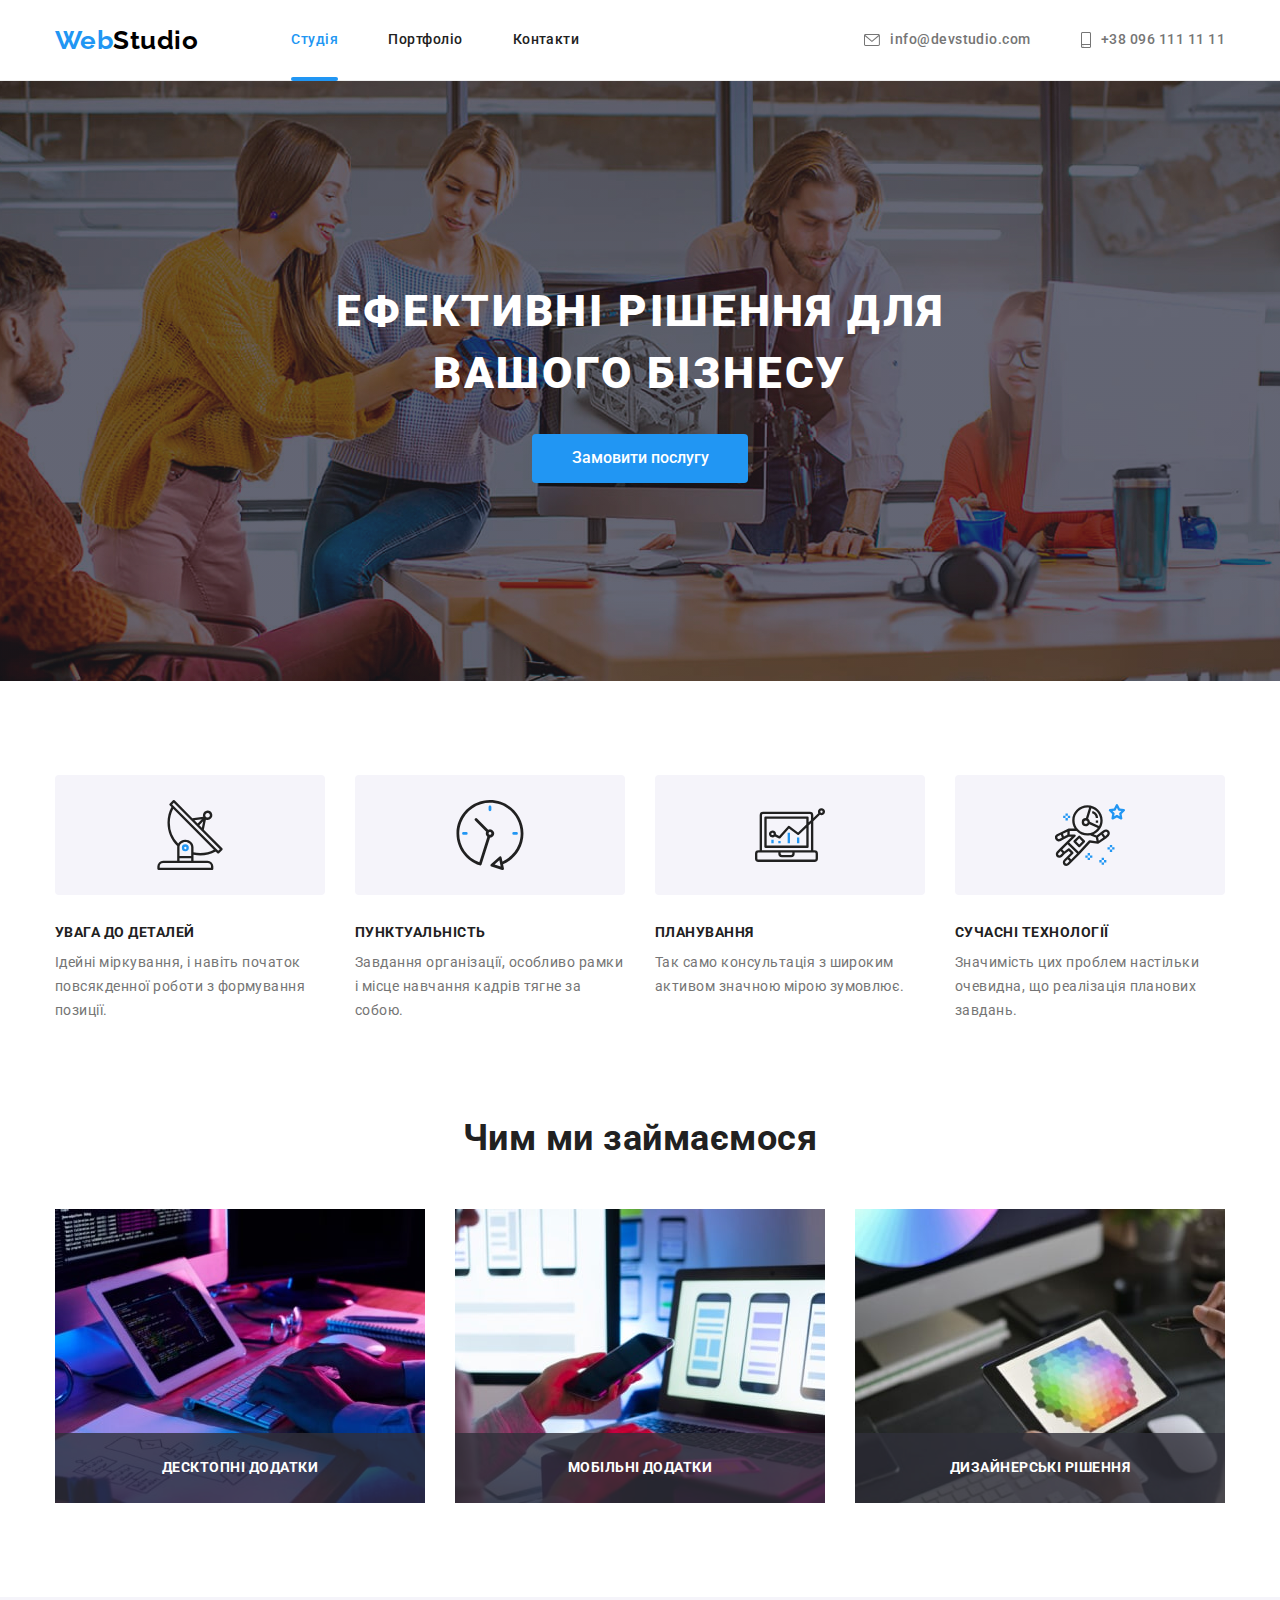
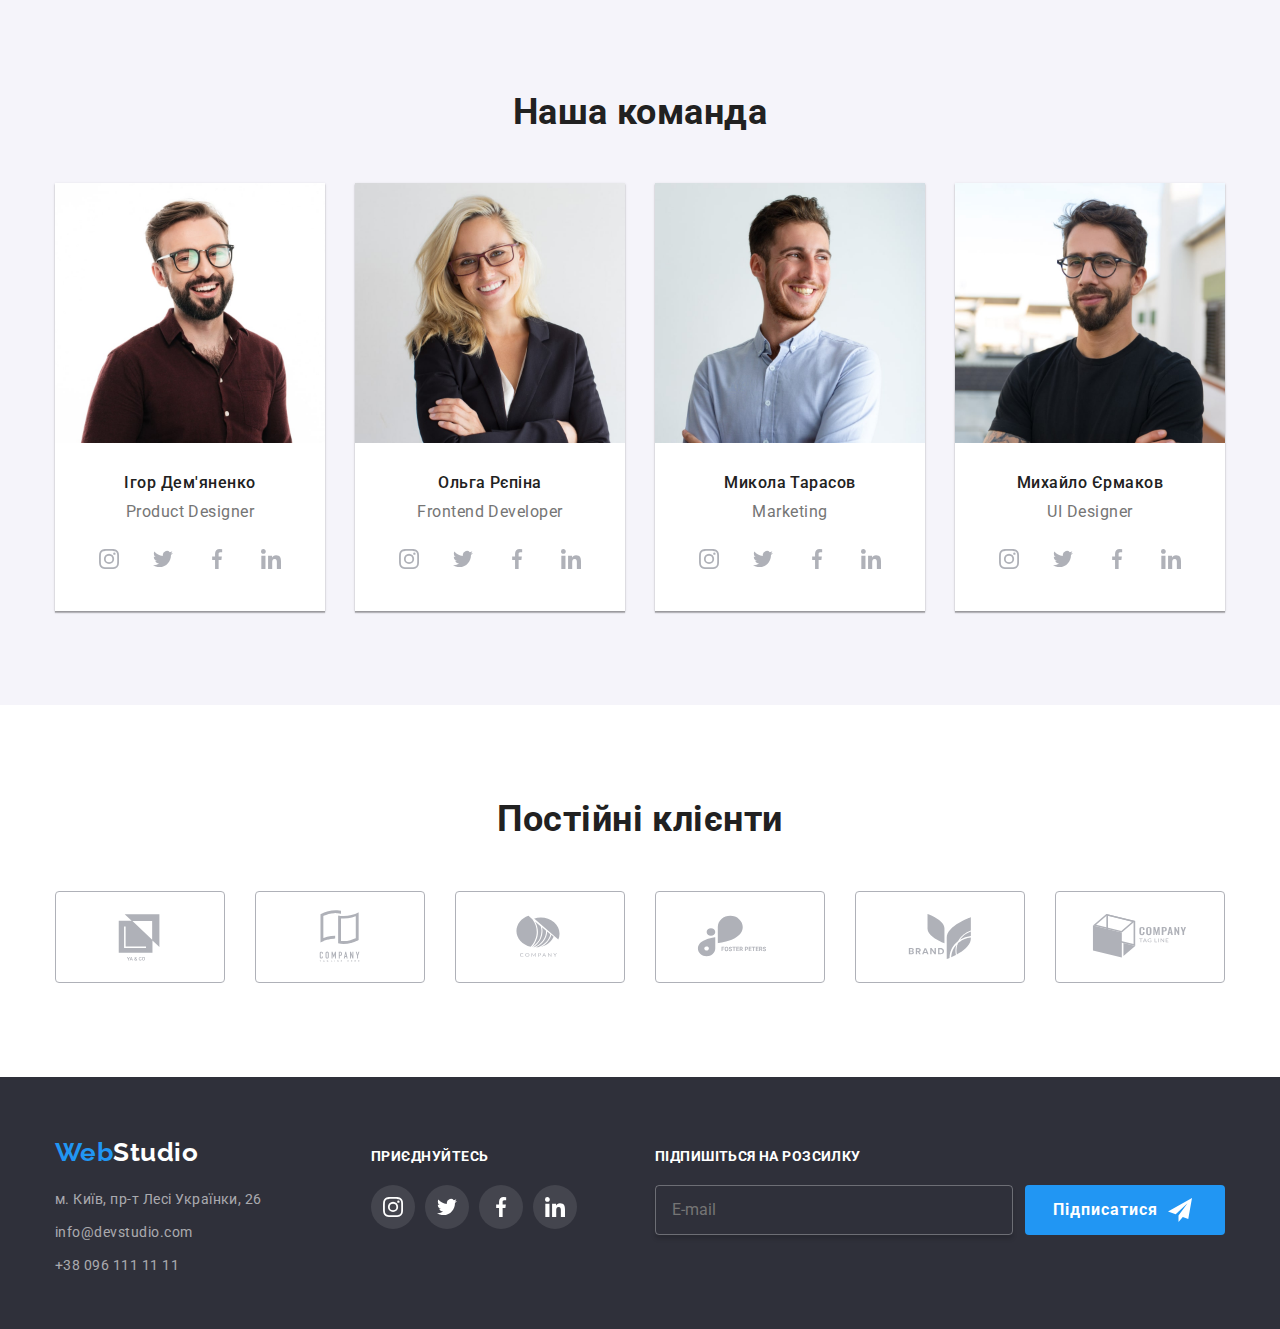
==== commit 598b923d: "Components/Footer-btn" ====
--- a/index.html
+++ b/index.html
@@ -8,7 +8,7 @@
 <link rel="stylesheet" href="https://cdnjs.cloudflare.com/ajax/libs/modern-normalize/1.1.0/modern-normalize.min.css">
     <link href="https://fonts.googleapis.com/css2?family=Raleway:wght@700&family=Roboto:wght@400;500;700;900&display=swap"
         rel="stylesheet">
-    <link rel="stylesheet" href="./css/styles.css">
+  
     <link rel="stylesheet" href="./css/main.min.css">
 </head>
 <body>
@@ -56,7 +56,7 @@
         <section class="hero " >
             <div class="container">
             <h1 class="heading">Ефективні рішення для вашого бізнесу</h1>
-            <button type="button" class="button" data-modal-open>Замовити послугу</button>
+            <button type="button" class="hero__button" data-modal-open>Замовити послугу</button>
         </div>
         </section>
 
@@ -346,7 +346,7 @@
         
         
     </main>
-    <footer>
+    <footer class="footer">
         <div class="container footer-container">
             <div class="address-container">
                 <a lang="en" href="./index.html" class="logo footer-logo">Web<span class="logo-studio">Studio</span></a>
--- a/css/main.min.css
+++ b/css/main.min.css
@@ -1 +1 @@
-:root{--primary-text-color:#2F303A;--tittle-text-color:#212121;--general-text-color:#757575;--accent-color:#2196F3;--primary-bg-color:#F5F5F5;--secondary-bg-color:#F5F4FA;--white-color:#FFFFFF;--footer-text-color:rgba(255, 255, 255, 0.6);--secondary-button-colar:#188CE8;--logo-dark-color:#000000;--border-color:#EEEEEE;--icon-color: #AFB1B8 }.visually-hidden{position:absolute;white-space:nowrap;width:1px;height:1px;overflow:hidden;border:0;padding:0;clip:rect(0 0 0 0);clip-path:inset(50%);margin:-1px}p,h1,h2,h3,h4,h5,h6{margin:0}ul{margin:0;padding-left:0}body{font-family:Roboto,sans-serif;color:var(--general-text-color);background-color:var(--white-color);letter-spacing:.03em}img{display:block;max-width:100%;height:auto}a{text-decoration:none}.link{text-decoration:none}.list{list-style:none}.btn{background-color:var(--accent-color);border:0;border-color:var(--accent-color);border-radius:4px}:root{--primary-text-color:#2F303A;--tittle-text-color:#212121;--general-text-color:#757575;--accent-color:#2196F3;--primary-bg-color:#F5F5F5;--secondary-bg-color:#F5F4FA;--white-color:#FFFFFF;--footer-text-color:rgba(255, 255, 255, 0.6);--secondary-button-colar:#188CE8;--logo-dark-color:#000000;--border-color:#EEEEEE;--icon-color: #AFB1B8 }.visually-hidden{position:absolute;white-space:nowrap;width:1px;height:1px;overflow:hidden;border:0;padding:0;clip:rect(0 0 0 0);clip-path:inset(50%);margin:-1px}.container{width:1200px;padding-right:15px;padding-left:15px;margin:0 auto}.studio{color:var(--logo-dark-color)}.logo{color:var(--accent-color);text-decoration:none;font-family:"Raleway",sans-serif;font-weight:700;font-size:26px;line-height:1.19;padding-top:24px;padding-bottom:24px}.header{background-color:var(--white-color);border-bottom:1px solid var(--border-color)}.header__logo{margin-right:93px}.header-container{display:flex;align-items:center}.navigation__link{color:var(--tittle-text-color);transition-property:color;transition-duration:250ms;transition-timing-function:cubic-bezier(0.4, 0, 0.2, 1)}.navigation__link:hover,.navigation__link:focus{color:var(--accent-color)}.navigation__nav-list{display:flex;font-weight:500;font-size:14px;line-height:1.14}.navigation__list:not(:last-child){margin-right:50px}.navigation__link,.auth-part .link{display:block;padding-top:32px;padding-bottom:32px}.navigation__link.current{color:var(--accent-color);position:relative}.navigation__link.current::after{display:block;content:"";position:absolute;left:0;bottom:-1px;width:100%;height:4px;background-color:#2196f3;border-radius:2px}.header__auth-part{margin-left:auto}.auth-part{display:flex;align-items:center}.auth-part .list{margin-left:50px;display:flex;align-items:center}.auth-part .link{color:var(--general-text-color);font-weight:500;font-size:14px;line-height:1.14;display:flex;align-items:center;transition:color 250ms cubic-bezier(0.4, 0, 0.2, 1)}.auth-part .link:hover,.auth-part .link:focus{color:var(--accent-color)}.auth-icon{margin-right:10px;fill:currentColor}.hero{background-color:var(--primary-text-color);text-align:center;padding-top:200px;padding-bottom:200px;margin:auto auto;max-width:1600px;height:600px;background-image:linear-gradient(rgba(47, 48, 58, 0.4), rgba(47, 48, 58, 0.4)),url(../images/hero-bg.jpg);background-repeat:no-repeat;background-size:cover;background-position:50% 50%}.hero .button{padding:10px 32px;width:216px;border:var(--accent-color);border-radius:4px;background-color:var(--accent-color);border:0;border-color:var(--accent-color);font-weight:500;font-size:16px;line-height:1.8;transition:background-color 250ms cubic-bezier(0.4, 0, 0.2, 1)}.hero .button:hover,.hero .button:focus{background-color:var(--secondary-button-colar)}.heading{color:var(--white-color);font-weight:900;font-size:44px;line-height:1.4;letter-spacing:.06em;text-transform:uppercase;width:730px;padding-bottom:0;margin:0 auto;margin-bottom:30px}.section-tittle{color:var(--tittle-text-color);font-weight:700;font-size:14px;line-height:1.14;text-transform:uppercase}.section-features,.section-special{background:var(--white-color)}.section-features{padding-top:94px;padding-bottom:94px}.features{display:flex}.features .section-tittle{margin-bottom:10px}.features .text{color:var(--general-text-color);font-size:14px;line-height:1.71}.features .list:not(:last-child){margin-right:30px}.icon-bg{width:270px;height:120px;background:#f5f4fa;border-radius:4px;margin-bottom:30px;display:flex;justify-content:center;align-items:center}.features-box{width:270px}.section-tittle-special{color:var(--tittle-text-color);font-weight:700;font-size:36px;line-height:1.17;text-align:center;margin-bottom:50px}.section-special{padding-bottom:94px}.section-special .list{display:flex;gap:30px}.speciality-item{position:relative}.speciality-name{position:absolute;bottom:0;left:0;display:flex;justify-content:center;padding-top:27px;padding-bottom:27px;font-weight:700;font-size:14px;line-height:1.14;text-transform:uppercase;color:var(--white-color);background-color:rgba(47,48,58,.8);width:100%;height:70}.team-tittle{color:var(--tittle-text-color);font-weight:700;font-size:36px;line-height:1.17;text-align:center;margin-bottom:50px}.team-name{color:var(--tittle-text-color);font-weight:500;font-size:16px;line-height:1.19;text-align:center;margin-bottom:10px}.team{background-color:var(--secondary-bg-color);padding-top:94px;padding-bottom:94px}.team .member{display:flex;column-gap:30px}.team .team-profession{color:var(--general-text-color);text-align:center;line-height:1.19;margin-bottom:16px}.team-item{box-shadow:0px 1px 3px rgba(0,0,0,.12),0px 1px 1px rgba(0,0,0,.14),0px 2px 1px rgba(0,0,0,.2)}.team-box{padding:30px 32px;background-color:var(--white-color)}.team-soc{gap:10px;display:flex;justify-content:center}.team-soc-icon{fill:var(--icon-color)}.team-soc-link:hover .team-soc-icon,.team-soc-link:focus .team-soc-icon{fill:var(--white-color)}.team-soc-link{width:44px;height:44px;border-radius:50%;background-color:var(--white-color);display:flex;justify-content:center;align-items:center;transition:background-color 250ms cubic-bezier(0.4, 0, 0.2, 1),fill 250ms cubic-bezier(0.4, 0, 0.2, 1)}.team-soc-link:hover,.team-soc-link:focus{background-color:var(--accent-color)}.customers{padding:94px 0;background-color:var(--white-color)}.custom-tittle{font-weight:700;font-size:36px;line-height:1.16;margin-bottom:50px;text-align:center;color:var(--tittle-text-color)}.customers__list{display:flex;gap:30px}.customers__link{display:flex;justify-content:center;align-items:center;width:170px;height:92px;border:1px solid var(--icon-color);border-radius:4px;transition:border-color 250ms cubic-bezier(0.4, 0, 0.2, 1)}.customers__link:hover,.customers__link:focus{border-color:var(--accent-color)}.customers__icon{fill:var(--icon-color);transition:fill 250ms cubic-bezier(0.4, 0, 0.2, 1)}.customers__link:hover .customers__icon,.customers__link:focus .customers__icon{fill:var(--accent-color)}footer{background-color:var(--primary-text-color);padding:60px 0}.logo-studio{color:var(--white-color)}.footer-logo{padding:0;margin-bottom:20px}.footer-container{display:flex;align-items:baseline}.address{display:block;font-style:normal;margin-top:20px;width:231px;height:81px}.address__list:not(:last-child){margin-bottom:9px}.address__link:hover,.address__link:focus{color:var(--accent-color)}.address__link .link-nav:hover,.address__link .link-nav:focus{color:var(--accent-color)}.address__link .link-nav{color:var(--white-color);font-size:14px;line-height:1.71;text-decoration:none;transition:color 250ms cubic-bezier(0.4, 0, 0.2, 1)}.address__link{color:var(--footer-text-color);font-size:14px;line-height:1.71;transition:color 250ms cubic-bezier(0.4, 0, 0.2, 1)}.socio-content{margin-left:70px}.socio__list{display:flex;gap:10px}.socio__link{width:44px;height:44px;border-radius:50%;background-color:rgba(255,255,255,.1);display:flex;justify-content:center;align-items:center;transition:background-color 250ms cubic-bezier(0.4, 0, 0.2, 1)}.socio__link:hover,.socio__link:focus{background-color:var(--accent-color)}.socio__icon{fill:var(--white-color)}.socio__tittle{text-transform:uppercase;font-weight:700;font-size:14px;line-height:1.14;color:var(--white-color);margin-bottom:20px}.subscribe{margin-left:93px}.subscribe__tittle{font-weight:700;font-size:14px;line-height:1.14;letter-spacing:.03em;text-transform:uppercase;color:var(--white-color);margin-bottom:20px}.subscribe__icon{position:absolute;top:13px;right:28px}.pattern{display:flex}.pattern__input{width:358px;height:50px;background-color:rgba(0,0,0,0);outline:none;border:1px solid rgba(255,255,255,.3);filter:drop-shadow(0px 4px 4px rgba(0, 0, 0, 0.15));border-radius:4px;padding-left:16px;padding-top:15px;padding-bottom:15px;color:rgba(255,255,255,.6);font-size:16px;line-height:1.25}.pattern__button{position:relative;display:flex;align-items:center;text-align:center;width:200px;height:50px;margin:0 0 0 12px;padding-left:28px;padding-top:10px;padding-bottom:10px;font-weight:700;font-size:16px;line-height:1.87;letter-spacing:.06em;cursor:pointer;color:var(--white-color);transition:background-color 250ms cubic-bezier(0.4, 0, 0.2, 1)}.pattern__button:hover,.pattern__button:focus{background-color:var(--secondary-button-colar)}.button{font-family:inherit;color:var(--white-color);cursor:pointer}.backdrop{position:fixed;top:0;left:0;width:100%;height:100%;background-color:rgba(0,0,0,.2);transition:opacity 250ms cubic-bezier(0.4, 0, 0.2, 1),visibility 250ms cubic-bezier(0.4, 0, 0.2, 1)}.backdrop.is-hidden{opacity:0;visibility:hidden;pointer-events:none}.backdrop.is-hidden .modal{transform:translate(-50%, -50%) scale(0)}.modal{position:absolute;top:50%;left:50%;transform:translate(-50%, -50%);width:528px;min-height:581px;background-color:var(--white-color);box-shadow:0px 1px 3px rgba(0,0,0,.12),0px 1px 1px rgba(0,0,0,.14),0px 2px 1px rgba(0,0,0,.2);border-radius:4px;transform:translate(-50%, -50%) scale(1);transition:transform 300ms cubic-bezier(0.4, 0, 0.2, 1);padding:40px}.modal-field:nth-child(-n+3){margin-bottom:10px}.area{margin-bottom:20px}.check{margin-bottom:30px}.modal-tittle{text-align:center;font-weight:700;font-size:20px;line-height:1.15;color:var(--tittle-text-color);margin-bottom:12px}.modal-label{display:block;margin-bottom:4px;font-size:12px;line-height:1.16;letter-spacing:.01em;color:var(--general-text-color)}.modal-input{width:100%;height:40px;border:1px solid rgba(33,33,33,.2);border-radius:4px;padding-left:42px;padding-top:12px;padding-bottom:12px;outline:none;transition:border-color 250ms cubic-bezier(0.4, 0, 0.2, 1)}.modal-input:focus{border-color:var(--accent-color)}.input-wrap{position:relative}.input-icon{position:absolute;top:50%;left:12px;transform:translateY(-50%);transition:fill 250ms cubic-bezier(0.4, 0, 0.2, 1)}.modal-input:focus+.input-icon{fill:var(--accent-color)}.modal-text{width:100%;height:120px;border:1px solid rgba(33,33,33,.2);border-radius:4px;outline:none;resize:none;padding:12px 16px;transition:border-color 250ms cubic-bezier(0.4, 0, 0.2, 1)}.modal-text:focus{border-color:var(--accent-color)}.modal-text::placeholder{font-size:12px;line-height:1.16;letter-spacing:.01em;color:rgba(117,117,117,.5)}.check-text{display:flex;justify-content:center;align-items:center;font-size:14px;line-height:1.7;letter-spacing:.03em;color:#757575}.check-text span{display:flex;align-items:center;justify-content:center;width:16px;height:15px;border:2px solid var(--tittle-text-color);border-radius:2px;margin-right:8px}.modal-check:checked+.check-text span{background-color:var(--accent-color);border:none}.check-icon{fill:rgba(0,0,0,0)}.modal-check:checked+.check-text .check-icon{fill:var(--white-color)}.condition{color:var(--accent-color);text-decoration:underline;font-size:14px;line-height:1.7;letter-spacing:.03em}.push{display:flex;justify-content:center;text-align:center;margin:0 auto;padding:0;width:200px;height:50px;padding:10px 52px;background:#2196f3;box-shadow:0px 4px 4px rgba(0,0,0,.15);border-radius:4px;border:none;font-weight:700;font-size:16px;line-height:1.87;letter-spacing:.06em;align-items:center;color:var(--white-color);cursor:pointer;transition:background-color 250ms cubic-bezier(0.4, 0, 0.2, 1)}.push:hover,.push:focus{background-color:var(--secondary-button-colar)}.modal-close{position:absolute;top:8px;right:8px;width:30px;height:30px;border:1px solid rgba(0,0,0,.1);background-color:var(--white-color);border-radius:50%}.close-icon{display:flex;justify-content:center;align-items:center}.header{background-color:var(--white-color)}main{background-color:var(--white-color)}.box-list{display:flex;flex-wrap:wrap;gap:30px}.box-list .section{margin-bottom:4px}.assortment-box{border:1px solid var(--border-color);border-top:0;padding:20px 24px}.under-section{color:var(--general-text-color);font-size:16px;line-height:1.88;letter-spacing:.06em;font-size:16px;line-height:1.88;letter-spacing:.06em}.btn-list{display:flex;margin-bottom:50px;justify-content:center;gap:8px}.button-portfolio{padding:6px 22px;transition:box-shadow 250ms cubic-bezier(0.4, 0, 0.2, 1)}.button-portfolio:hover,.button-portfolio:focus{box-shadow:0px 4px 4px rgba(0,0,0,.25)}.holder{padding-top:94px;padding-bottom:94px}.holder .section{color:var(--tittle-text-color);font-weight:700;font-size:18px;line-height:2;letter-spacing:.06em}.holder .button-portfolio{font-family:inherit;color:var(--tittle-text-color);background-color:var(--secondary-bg-color);border:0;border-radius:4px;font-weight:500;font-size:16px;line-height:1.62;transition-property:color,background-color,box-shadow;transition-duration:250ms;transition-timing-function:cubic-bezier(0.4, 0, 0.2, 1)}.holder .button-portfolio:hover,.holder .button-portfolio:focus{background-color:var(--accent-color);color:var(--white-color)}.portfolio-text-up{position:absolute;top:0;left:0;height:101%;padding:63px 24px;font-size:18px;line-height:1.5;letter-spacing:.03em;color:var(--white-color);background-color:rgba(33,150,243,.9);transform:translateY(100%);transition:transform 250ms cubic-bezier(0.4, 0, 0.2, 1)}.portfolio-link:hover .portfolio-text-up,.portfolio-link:focus .portfolio-text-up{transform:translateY(0%)}.portfolio-hover-effect{position:relative;overflow:hidden}.portfolio-link{display:block;transition:box-shadow 250ms cubic-bezier(0.4, 0, 0.2, 1)}.portfolio-link:hover,.portfolio-link:focus{box-shadow:0px 4px 4px rgba(0,0,0,.25)}/*# sourceMappingURL=main.min.css.map */+:root{--primary-text-color:#2F303A;--tittle-text-color:#212121;--general-text-color:#757575;--accent-color:#2196F3;--primary-bg-color:#F5F5F5;--secondary-bg-color:#F5F4FA;--white-color:#FFFFFF;--footer-text-color:rgba(255, 255, 255, 0.6);--secondary-button-colar:#188CE8;--logo-dark-color:#000000;--border-color:#EEEEEE;--icon-color: #AFB1B8 }p,h1,h2,h3,h4,h5,h6{margin:0}ul{margin:0;padding-left:0}body{font-family:Roboto,sans-serif;color:var(--general-text-color);background-color:var(--white-color);letter-spacing:.03em}img{display:block;max-width:100%;height:auto}a{text-decoration:none}.link{text-decoration:none}.list{list-style:none}.btn{background-color:var(--accent-color);border:0;border-color:var(--accent-color);border-radius:4px}:root{--primary-text-color:#2F303A;--tittle-text-color:#212121;--general-text-color:#757575;--accent-color:#2196F3;--primary-bg-color:#F5F5F5;--secondary-bg-color:#F5F4FA;--white-color:#FFFFFF;--footer-text-color:rgba(255, 255, 255, 0.6);--secondary-button-colar:#188CE8;--logo-dark-color:#000000;--border-color:#EEEEEE;--icon-color: #AFB1B8 }.visually-hidden{position:absolute;white-space:nowrap;width:1px;height:1px;overflow:hidden;border:0;padding:0;clip:rect(0 0 0 0);clip-path:inset(50%);margin:-1px}.container{width:1200px;padding-right:15px;padding-left:15px;margin:0 auto}.header-container{display:flex;align-items:center}.footer-container{display:flex;align-items:baseline}.section-tittle{color:var(--tittle-text-color);font-weight:700;font-size:14px;line-height:1.14;text-transform:uppercase}.section-tittle-special{color:var(--tittle-text-color);font-weight:700;font-size:36px;line-height:1.17;text-align:center;margin-bottom:50px}.team-tittle{color:var(--tittle-text-color);font-weight:700;font-size:36px;line-height:1.17;text-align:center;margin-bottom:50px}.custom-tittle{font-weight:700;font-size:36px;line-height:1.16;margin-bottom:50px;text-align:center;color:var(--tittle-text-color)}.socio__tittle{text-transform:uppercase;font-weight:700;font-size:14px;line-height:1.14;color:var(--white-color);margin-bottom:20px}.subscribe__tittle{font-weight:700;font-size:14px;line-height:1.14;letter-spacing:.03em;text-transform:uppercase;color:var(--white-color);margin-bottom:20px}.button{font-family:inherit;color:var(--white-color);cursor:pointer}.hero__button{color:var(--white-color);padding:10px 32px;width:216px;border:var(--accent-color);border-radius:4px;background-color:var(--accent-color);border:0;border-color:var(--accent-color);font-weight:500;font-size:16px;line-height:1.8;transition:background-color 250ms cubic-bezier(0.4, 0, 0.2, 1)}.hero__button:hover,.hero__button:focus{background-color:var(--secondary-button-colar)}.pattern__button{display:flex;align-items:center;text-align:center;width:200px;height:50px;margin:0 0 0 12px;padding-left:28px;padding-top:10px;padding-bottom:10px;font-weight:700;font-size:16px;line-height:1.87;letter-spacing:.06em;cursor:pointer;color:var(--white-color);transition:background-color 250ms cubic-bezier(0.4, 0, 0.2, 1)}.pattern__button:hover,.pattern__button:focus{background-color:var(--secondary-button-colar)}.btn-list{display:flex;margin-bottom:50px;justify-content:center;gap:8px}.button-portfolio{padding:6px 22px;transition:box-shadow 250ms cubic-bezier(0.4, 0, 0.2, 1)}.button-portfolio:hover,.button-portfolio:focus{box-shadow:0px 4px 4px rgba(0,0,0,.25)}.team-soc{gap:10px;display:flex;justify-content:center}.team-soc-icon{fill:var(--icon-color)}.team-soc-link:hover .team-soc-icon,.team-soc-link:focus .team-soc-icon{fill:var(--white-color)}.team-soc-link{width:44px;height:44px;border-radius:50%;background-color:var(--white-color);display:flex;justify-content:center;align-items:center;transition:background-color 250ms cubic-bezier(0.4, 0, 0.2, 1),fill 250ms cubic-bezier(0.4, 0, 0.2, 1)}.team-soc-link:hover,.team-soc-link:focus{background-color:var(--accent-color)}.socio__list{display:flex;gap:10px}.socio__link{width:44px;height:44px;border-radius:50%;background-color:rgba(255,255,255,.1);display:flex;justify-content:center;align-items:center;transition:background-color 250ms cubic-bezier(0.4, 0, 0.2, 1)}.socio__link:hover,.socio__link:focus{background-color:var(--accent-color)}.socio__icon{fill:var(--white-color)}.studio{color:var(--logo-dark-color)}.logo{color:var(--accent-color);text-decoration:none;font-family:"Raleway",sans-serif;font-weight:700;font-size:26px;line-height:1.19;padding-top:24px;padding-bottom:24px}.header{background-color:var(--white-color);border-bottom:1px solid var(--border-color)}.header__logo{margin-right:93px}.navigation__link{color:var(--tittle-text-color);transition-property:color;transition-duration:250ms;transition-timing-function:cubic-bezier(0.4, 0, 0.2, 1)}.navigation__link:hover,.navigation__link:focus{color:var(--accent-color)}.navigation__nav-list{display:flex;font-weight:500;font-size:14px;line-height:1.14}.navigation__list:not(:last-child){margin-right:50px}.navigation__link,.auth-part .link{display:block;padding-top:32px;padding-bottom:32px}.navigation__link.current{color:var(--accent-color);position:relative}.navigation__link.current::after{display:block;content:"";position:absolute;left:0;bottom:-1px;width:100%;height:4px;background-color:#2196f3;border-radius:2px}.header__auth-part{margin-left:auto}.auth-part{display:flex;align-items:center}.auth-part .list{margin-left:50px;display:flex;align-items:center}.auth-part .link{color:var(--general-text-color);font-weight:500;font-size:14px;line-height:1.14;display:flex;align-items:center;transition:color 250ms cubic-bezier(0.4, 0, 0.2, 1)}.auth-part .link:hover,.auth-part .link:focus{color:var(--accent-color)}.auth-icon{margin-right:10px;fill:currentColor}.hero{background-color:var(--primary-text-color);text-align:center;padding-top:200px;padding-bottom:200px;margin:auto auto;max-width:1600px;height:600px;background-image:linear-gradient(rgba(47, 48, 58, 0.4), rgba(47, 48, 58, 0.4)),url(../images/hero-bg.jpg);background-repeat:no-repeat;background-size:cover;background-position:50% 50%}.heading{color:var(--white-color);font-weight:900;font-size:44px;line-height:1.4;letter-spacing:.06em;text-transform:uppercase;width:730px;padding-bottom:0;margin:0 auto;margin-bottom:30px}.section-features,.section-special{background:var(--white-color)}.section-features{padding-top:94px;padding-bottom:94px}.features{display:flex}.features .section-tittle{margin-bottom:10px}.features .text{color:var(--general-text-color);font-size:14px;line-height:1.71}.features .list:not(:last-child){margin-right:30px}.icon-bg{width:270px;height:120px;background:#f5f4fa;border-radius:4px;margin-bottom:30px;display:flex;justify-content:center;align-items:center}.features-box{width:270px}.section-special{padding-bottom:94px}.section-special .list{display:flex;gap:30px}.speciality-item{position:relative}.speciality-name{position:absolute;bottom:0;left:0;display:flex;justify-content:center;height:70px;align-items:center;font-weight:700;font-size:14px;line-height:1.14;text-transform:uppercase;color:var(--white-color);background-color:rgba(47,48,58,.8);width:100%;height:70}.team-name{color:var(--tittle-text-color);font-weight:500;font-size:16px;line-height:1.19;text-align:center;margin-bottom:10px}.team{background-color:var(--secondary-bg-color);padding-top:94px;padding-bottom:94px}.team .member{display:flex;column-gap:30px}.team .team-profession{color:var(--general-text-color);text-align:center;line-height:1.19;margin-bottom:16px}.team-item{box-shadow:0px 1px 3px rgba(0,0,0,.12),0px 1px 1px rgba(0,0,0,.14),0px 2px 1px rgba(0,0,0,.2)}.team-box{padding:30px 32px;background-color:var(--white-color)}.customers{padding:94px 0;background-color:var(--white-color)}.customers__list{display:flex;gap:30px}.customers__link{display:flex;justify-content:center;align-items:center;width:170px;height:92px;border:1px solid var(--icon-color);border-radius:4px;transition:border-color 250ms cubic-bezier(0.4, 0, 0.2, 1)}.customers__link:hover,.customers__link:focus{border-color:var(--accent-color)}.customers__icon{fill:var(--icon-color);transition:fill 250ms cubic-bezier(0.4, 0, 0.2, 1)}.customers__link:hover .customers__icon,.customers__link:focus .customers__icon{fill:var(--accent-color)}.footer{background-color:var(--primary-text-color);padding:60px 0}.logo-studio{color:var(--white-color)}.footer-logo{padding:0;margin-bottom:20px}.address{display:block;font-style:normal;margin-top:20px;width:231px;height:81px}.address__list:not(:last-child){margin-bottom:9px}.address__link:hover,.address__link:focus{color:var(--accent-color)}.address__link .link-nav:hover,.address__link .link-nav:focus{color:var(--accent-color)}.address__link .link-nav{color:var(--white-color);font-size:14px;line-height:1.71;text-decoration:none;transition:color 250ms cubic-bezier(0.4, 0, 0.2, 1)}.address__link{color:var(--footer-text-color);font-size:14px;line-height:1.71;transition:color 250ms cubic-bezier(0.4, 0, 0.2, 1)}.socio-content{margin-left:70px}.subscribe{margin-left:auto}.subscribe__icon{display:flex;align-items:center;top:13px;margin-left:10px;right:auto}.pattern{display:flex}.pattern__input{width:358px;height:50px;background-color:rgba(0,0,0,0);outline:none;border:1px solid rgba(255,255,255,.3);box-shadow:0px 4px 4px rgba(0,0,0,.15);border-radius:4px;padding-left:16px;padding-top:15px;padding-bottom:15px;color:rgba(255,255,255,.6);font-size:16px;line-height:1.25;transition:border 250ms cubic-bezier(0.4, 0, 0.2, 1)}.pattern__input:hover,.pattern__input:focus{border:1px solid var(--accent-color)}.backdrop{position:fixed;top:0;left:0;width:100%;height:100%;background-color:rgba(0,0,0,.2);transition:opacity 250ms cubic-bezier(0.4, 0, 0.2, 1),visibility 250ms cubic-bezier(0.4, 0, 0.2, 1)}.backdrop.is-hidden{opacity:0;visibility:hidden;pointer-events:none}.backdrop.is-hidden .modal{transform:translate(-50%, -50%) scale(0)}.modal{position:absolute;top:50%;left:50%;transform:translate(-50%, -50%);width:528px;min-height:581px;background-color:var(--white-color);box-shadow:0px 1px 3px rgba(0,0,0,.12),0px 1px 1px rgba(0,0,0,.14),0px 2px 1px rgba(0,0,0,.2);border-radius:4px;transform:translate(-50%, -50%) scale(1);transition:transform 300ms cubic-bezier(0.4, 0, 0.2, 1);padding:40px}.modal-field:nth-child(-n+3){margin-bottom:10px}.area{margin-bottom:20px}.check{margin-bottom:30px}.modal-tittle{text-align:center;font-weight:700;font-size:20px;line-height:1.15;color:var(--tittle-text-color);margin-bottom:12px}.modal-label{display:block;margin-bottom:4px;font-size:12px;line-height:1.16;letter-spacing:.01em;color:var(--general-text-color)}.modal-input{width:100%;height:40px;border:1px solid rgba(33,33,33,.2);border-radius:4px;padding-left:42px;padding-top:12px;padding-bottom:12px;outline:none;transition:border-color 250ms cubic-bezier(0.4, 0, 0.2, 1)}.modal-input:focus{border-color:var(--accent-color)}.input-wrap{position:relative}.input-icon{position:absolute;top:50%;left:12px;transform:translateY(-50%);transition:fill 250ms cubic-bezier(0.4, 0, 0.2, 1)}.modal-input:focus+.input-icon{fill:var(--accent-color)}.modal-text{width:100%;height:120px;border:1px solid rgba(33,33,33,.2);border-radius:4px;outline:none;resize:none;padding:12px 16px;transition:border-color 250ms cubic-bezier(0.4, 0, 0.2, 1)}.modal-text:focus{border-color:var(--accent-color)}.modal-text::placeholder{font-size:12px;line-height:1.16;letter-spacing:.01em;color:rgba(117,117,117,.5)}.check-text{display:flex;justify-content:center;align-items:center;font-size:14px;line-height:1.7;letter-spacing:.03em;color:#757575}.check-text span{display:flex;align-items:center;justify-content:center;width:16px;height:15px;border:2px solid var(--tittle-text-color);border-radius:2px;margin-right:8px}.modal-check:checked+.check-text span{background-color:var(--accent-color);border:none}.check-icon{fill:rgba(0,0,0,0)}.modal-check:checked+.check-text .check-icon{fill:var(--white-color)}.condition{color:var(--accent-color);text-decoration:underline;font-size:14px;line-height:1.7;letter-spacing:.03em}.push{display:flex;justify-content:center;text-align:center;margin:0 auto;padding:0;width:200px;height:50px;padding:10px 52px;background:#2196f3;box-shadow:0px 4px 4px rgba(0,0,0,.15);border-radius:4px;border:none;font-weight:700;font-size:16px;line-height:1.87;letter-spacing:.06em;align-items:center;color:var(--white-color);cursor:pointer;transition:background-color 250ms cubic-bezier(0.4, 0, 0.2, 1)}.push:hover,.push:focus{background-color:var(--secondary-button-colar)}.modal-close{position:absolute;top:8px;right:8px;width:30px;height:30px;border:1px solid rgba(0,0,0,.1);background-color:var(--white-color);border-radius:50%}.close-icon{display:flex;justify-content:center;align-items:center}.header{background-color:var(--white-color)}body{background-color:var(--white-color)}.box-list{display:flex;flex-wrap:wrap;gap:30px}.box-list .section{margin-bottom:4px}.assortment-box{border:1px solid var(--border-color);border-top:0;padding:20px 24px}.under-section{color:var(--general-text-color);font-size:16px;line-height:1.88;letter-spacing:.06em;font-size:16px;line-height:1.88;letter-spacing:.06em}.holder{padding-top:94px;padding-bottom:94px}.holder .section{color:var(--tittle-text-color);font-weight:700;font-size:18px;line-height:2;letter-spacing:.06em}.holder .button-portfolio{font-family:inherit;color:var(--tittle-text-color);background-color:var(--secondary-bg-color);border:0;border-radius:4px;font-weight:500;font-size:16px;line-height:1.62;transition-property:color,background-color,box-shadow;transition-duration:250ms;transition-timing-function:cubic-bezier(0.4, 0, 0.2, 1)}.holder .button-portfolio:hover,.holder .button-portfolio:focus{background-color:var(--accent-color);color:var(--white-color)}.portfolio-text-up{position:absolute;top:0;left:0;height:101%;padding:63px 24px;font-size:18px;line-height:1.5;letter-spacing:.03em;color:var(--white-color);background-color:rgba(33,150,243,.9);transform:translateY(100%);transition:transform 250ms cubic-bezier(0.4, 0, 0.2, 1)}.portfolio-link:hover .portfolio-text-up,.portfolio-link:focus .portfolio-text-up{transform:translateY(0%)}.portfolio-hover-effect{position:relative;overflow:hidden}.portfolio-link{display:block;transition:box-shadow 250ms cubic-bezier(0.4, 0, 0.2, 1)}.portfolio-link:hover,.portfolio-link:focus{box-shadow:0px 4px 4px rgba(0,0,0,.25)}/*# sourceMappingURL=main.min.css.map */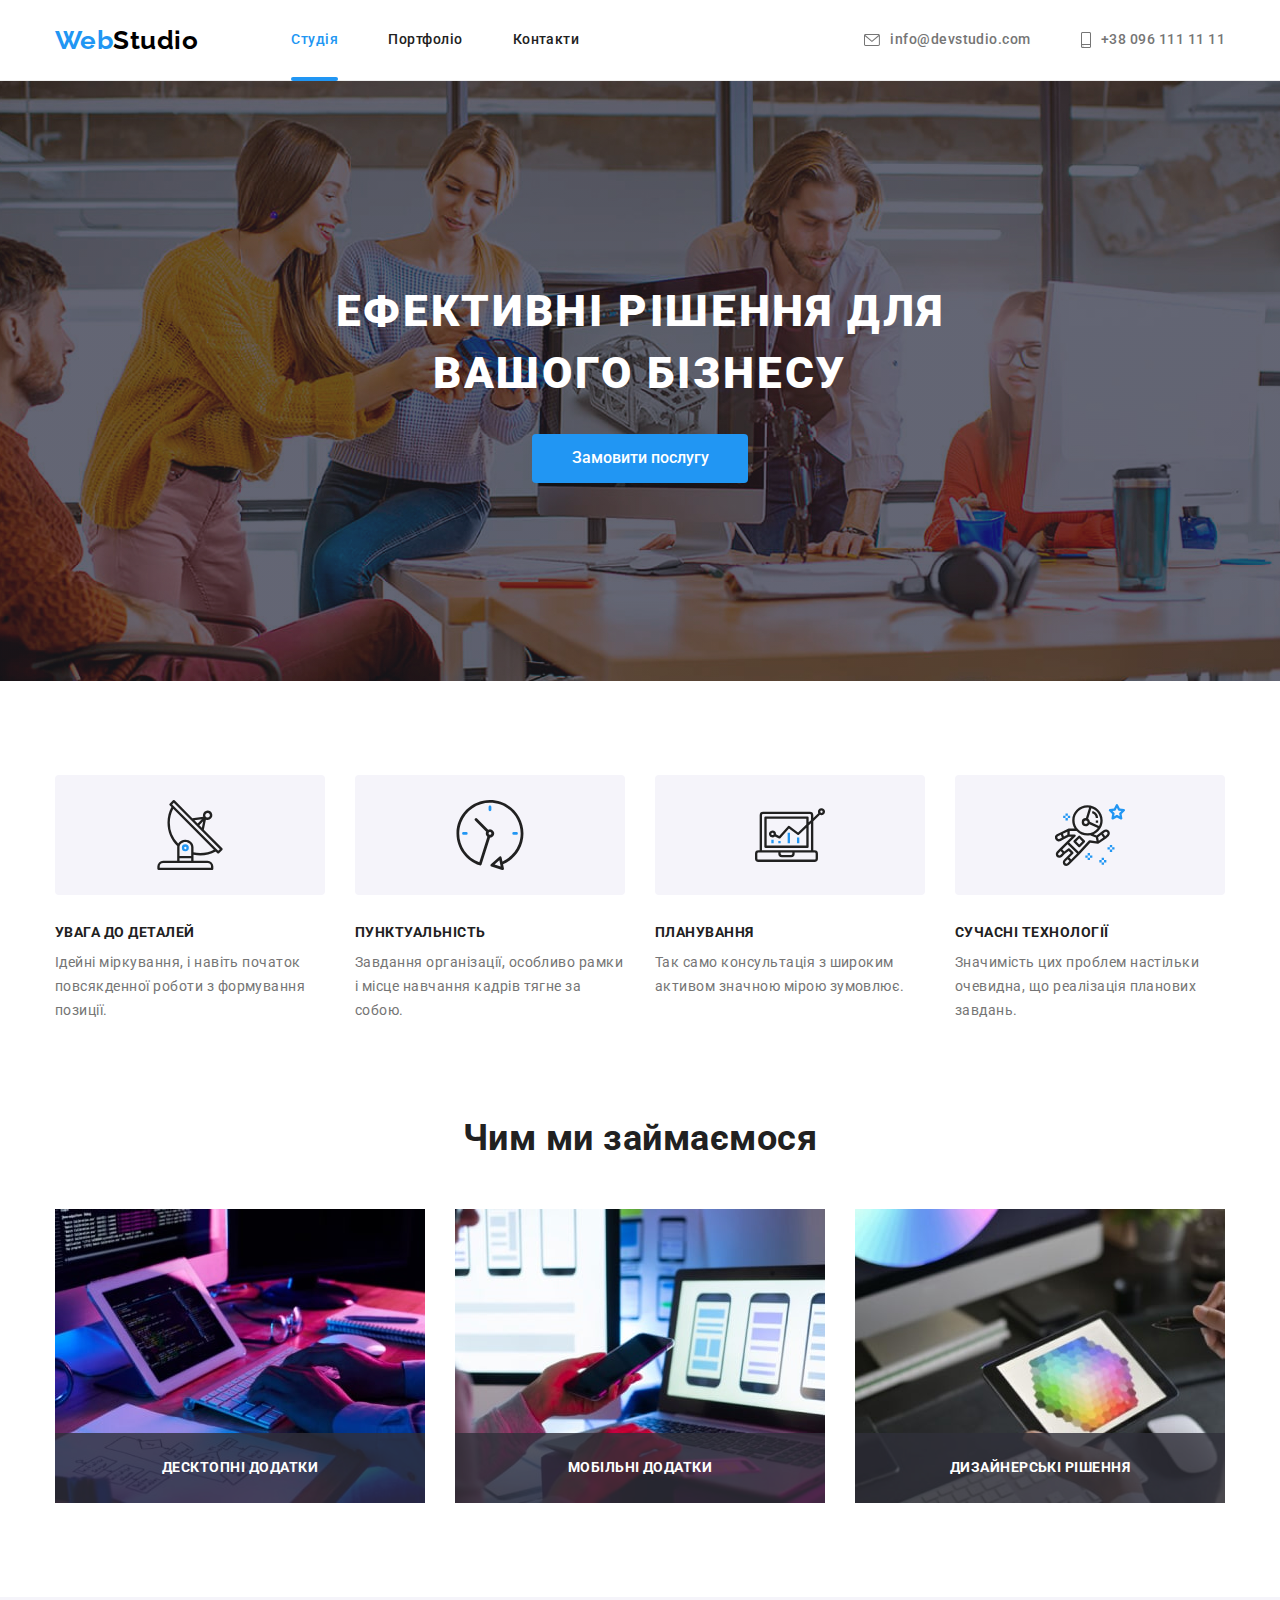
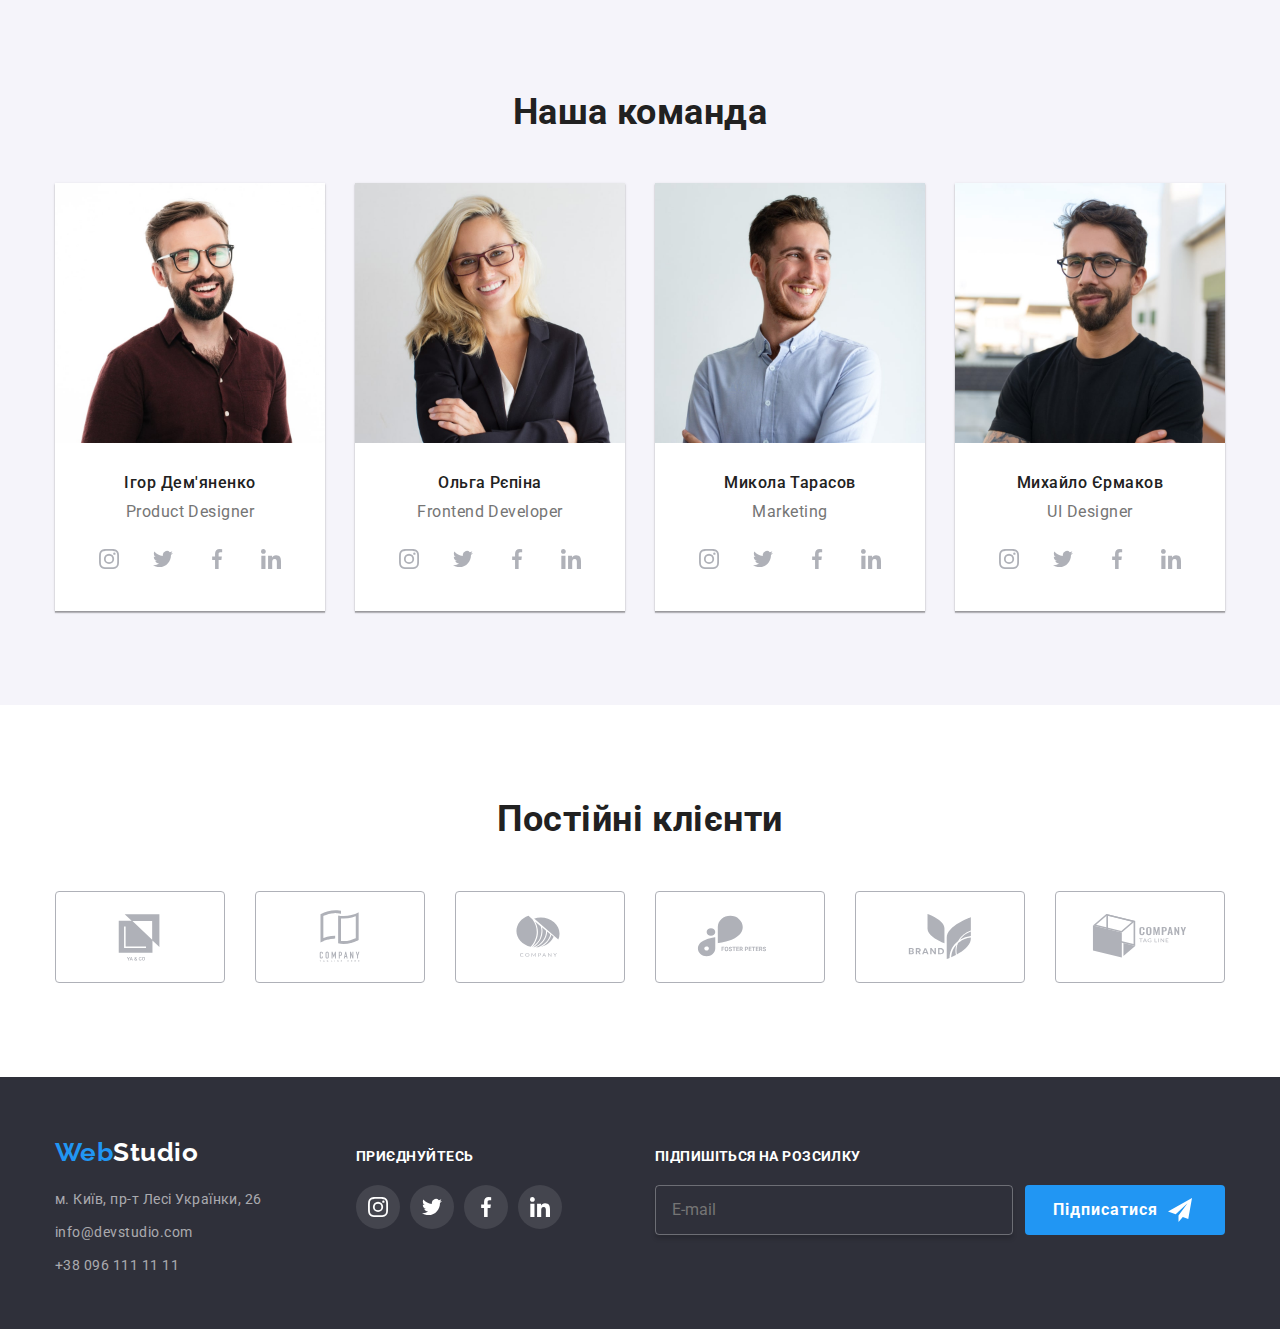
==== commit 4c279a92: "Fixed footer" ====
--- a/index.html
+++ b/index.html
@@ -361,7 +361,7 @@
                 </address>
             </div>
     
-            <div class="socio socio-content container">
+            <div class="socio socio-content ">
                 <p class="socio__tittle">приєднуйтесь </p>
                 <ul class="socio__list list">
                     <li class="socio__item">
@@ -416,10 +416,8 @@
     <div class="backdrop is-hidden " data-modal>
         <div class="modal">
              <button type="button" class="modal-close" data-modal-close>
-                <svg class="close-icon" fill="none" xmlns="http://www.w3.org/2000/svg" viewBox="0 0 18 18">
-                    <path
-                        d="M15 4.108 13.892 3 9.5 7.392 5.108 3 4 4.108 8.392 8.5 4 12.892 5.108 14 9.5 9.608 13.892 14 15 12.892 10.608 8.5 15 4.108Z"
-                        fill="#000" />
+                <svg class="close-btn__icon" width="18" height="18" >
+                <use href="./images/icons.svg#icon-close"></use>
                 </svg>
              </button>
             
@@ -492,7 +490,7 @@
                     <use href="./images/icons.svg#icon-check"></use>
                 </svg>
                 </span>
-                 Погоджуюся з розсилкою та приймаю. &nbsp;<a href="#" class="condition">  Умови договору  </a> 
+                 Погоджуюся з розсилкою та приймаю &nbsp;<a href="#" class="condition">  Умови договору  </a> 
             </label>
             </div>
       
--- a/css/main.min.css
+++ b/css/main.min.css
@@ -1 +1 @@
-:root{--primary-text-color:#2F303A;--tittle-text-color:#212121;--general-text-color:#757575;--accent-color:#2196F3;--primary-bg-color:#F5F5F5;--secondary-bg-color:#F5F4FA;--white-color:#FFFFFF;--footer-text-color:rgba(255, 255, 255, 0.6);--secondary-button-colar:#188CE8;--logo-dark-color:#000000;--border-color:#EEEEEE;--icon-color: #AFB1B8 }p,h1,h2,h3,h4,h5,h6{margin:0}ul{margin:0;padding-left:0}body{font-family:Roboto,sans-serif;color:var(--general-text-color);background-color:var(--white-color);letter-spacing:.03em}img{display:block;max-width:100%;height:auto}a{text-decoration:none}.link{text-decoration:none}.list{list-style:none}.btn{background-color:var(--accent-color);border:0;border-color:var(--accent-color);border-radius:4px}:root{--primary-text-color:#2F303A;--tittle-text-color:#212121;--general-text-color:#757575;--accent-color:#2196F3;--primary-bg-color:#F5F5F5;--secondary-bg-color:#F5F4FA;--white-color:#FFFFFF;--footer-text-color:rgba(255, 255, 255, 0.6);--secondary-button-colar:#188CE8;--logo-dark-color:#000000;--border-color:#EEEEEE;--icon-color: #AFB1B8 }.visually-hidden{position:absolute;white-space:nowrap;width:1px;height:1px;overflow:hidden;border:0;padding:0;clip:rect(0 0 0 0);clip-path:inset(50%);margin:-1px}.container{width:1200px;padding-right:15px;padding-left:15px;margin:0 auto}.header-container{display:flex;align-items:center}.footer-container{display:flex;align-items:baseline}.section-tittle{color:var(--tittle-text-color);font-weight:700;font-size:14px;line-height:1.14;text-transform:uppercase}.section-tittle-special{color:var(--tittle-text-color);font-weight:700;font-size:36px;line-height:1.17;text-align:center;margin-bottom:50px}.team-tittle{color:var(--tittle-text-color);font-weight:700;font-size:36px;line-height:1.17;text-align:center;margin-bottom:50px}.custom-tittle{font-weight:700;font-size:36px;line-height:1.16;margin-bottom:50px;text-align:center;color:var(--tittle-text-color)}.socio__tittle{text-transform:uppercase;font-weight:700;font-size:14px;line-height:1.14;color:var(--white-color);margin-bottom:20px}.subscribe__tittle{font-weight:700;font-size:14px;line-height:1.14;letter-spacing:.03em;text-transform:uppercase;color:var(--white-color);margin-bottom:20px}.button{font-family:inherit;color:var(--white-color);cursor:pointer}.hero__button{color:var(--white-color);padding:10px 32px;width:216px;border:var(--accent-color);border-radius:4px;background-color:var(--accent-color);border:0;border-color:var(--accent-color);font-weight:500;font-size:16px;line-height:1.8;transition:background-color 250ms cubic-bezier(0.4, 0, 0.2, 1)}.hero__button:hover,.hero__button:focus{background-color:var(--secondary-button-colar)}.pattern__button{display:flex;align-items:center;text-align:center;width:200px;height:50px;margin:0 0 0 12px;padding-left:28px;padding-top:10px;padding-bottom:10px;font-weight:700;font-size:16px;line-height:1.87;letter-spacing:.06em;cursor:pointer;color:var(--white-color);transition:background-color 250ms cubic-bezier(0.4, 0, 0.2, 1)}.pattern__button:hover,.pattern__button:focus{background-color:var(--secondary-button-colar)}.btn-list{display:flex;margin-bottom:50px;justify-content:center;gap:8px}.button-portfolio{padding:6px 22px;transition:box-shadow 250ms cubic-bezier(0.4, 0, 0.2, 1)}.button-portfolio:hover,.button-portfolio:focus{box-shadow:0px 4px 4px rgba(0,0,0,.25)}.team-soc{gap:10px;display:flex;justify-content:center}.team-soc-icon{fill:var(--icon-color)}.team-soc-link:hover .team-soc-icon,.team-soc-link:focus .team-soc-icon{fill:var(--white-color)}.team-soc-link{width:44px;height:44px;border-radius:50%;background-color:var(--white-color);display:flex;justify-content:center;align-items:center;transition:background-color 250ms cubic-bezier(0.4, 0, 0.2, 1),fill 250ms cubic-bezier(0.4, 0, 0.2, 1)}.team-soc-link:hover,.team-soc-link:focus{background-color:var(--accent-color)}.socio__list{display:flex;gap:10px}.socio__link{width:44px;height:44px;border-radius:50%;background-color:rgba(255,255,255,.1);display:flex;justify-content:center;align-items:center;transition:background-color 250ms cubic-bezier(0.4, 0, 0.2, 1)}.socio__link:hover,.socio__link:focus{background-color:var(--accent-color)}.socio__icon{fill:var(--white-color)}.studio{color:var(--logo-dark-color)}.logo{color:var(--accent-color);text-decoration:none;font-family:"Raleway",sans-serif;font-weight:700;font-size:26px;line-height:1.19;padding-top:24px;padding-bottom:24px}.header{background-color:var(--white-color);border-bottom:1px solid var(--border-color)}.header__logo{margin-right:93px}.navigation__link{color:var(--tittle-text-color);transition-property:color;transition-duration:250ms;transition-timing-function:cubic-bezier(0.4, 0, 0.2, 1)}.navigation__link:hover,.navigation__link:focus{color:var(--accent-color)}.navigation__nav-list{display:flex;font-weight:500;font-size:14px;line-height:1.14}.navigation__list:not(:last-child){margin-right:50px}.navigation__link,.auth-part .link{display:block;padding-top:32px;padding-bottom:32px}.navigation__link.current{color:var(--accent-color);position:relative}.navigation__link.current::after{display:block;content:"";position:absolute;left:0;bottom:-1px;width:100%;height:4px;background-color:#2196f3;border-radius:2px}.header__auth-part{margin-left:auto}.auth-part{display:flex;align-items:center}.auth-part .list{margin-left:50px;display:flex;align-items:center}.auth-part .link{color:var(--general-text-color);font-weight:500;font-size:14px;line-height:1.14;display:flex;align-items:center;transition:color 250ms cubic-bezier(0.4, 0, 0.2, 1)}.auth-part .link:hover,.auth-part .link:focus{color:var(--accent-color)}.auth-icon{margin-right:10px;fill:currentColor}.hero{background-color:var(--primary-text-color);text-align:center;padding-top:200px;padding-bottom:200px;margin:auto auto;max-width:1600px;height:600px;background-image:linear-gradient(rgba(47, 48, 58, 0.4), rgba(47, 48, 58, 0.4)),url(../images/hero-bg.jpg);background-repeat:no-repeat;background-size:cover;background-position:50% 50%}.heading{color:var(--white-color);font-weight:900;font-size:44px;line-height:1.4;letter-spacing:.06em;text-transform:uppercase;width:730px;padding-bottom:0;margin:0 auto;margin-bottom:30px}.section-features,.section-special{background:var(--white-color)}.section-features{padding-top:94px;padding-bottom:94px}.features{display:flex}.features .section-tittle{margin-bottom:10px}.features .text{color:var(--general-text-color);font-size:14px;line-height:1.71}.features .list:not(:last-child){margin-right:30px}.icon-bg{width:270px;height:120px;background:#f5f4fa;border-radius:4px;margin-bottom:30px;display:flex;justify-content:center;align-items:center}.features-box{width:270px}.section-special{padding-bottom:94px}.section-special .list{display:flex;gap:30px}.speciality-item{position:relative}.speciality-name{position:absolute;bottom:0;left:0;display:flex;justify-content:center;height:70px;align-items:center;font-weight:700;font-size:14px;line-height:1.14;text-transform:uppercase;color:var(--white-color);background-color:rgba(47,48,58,.8);width:100%;height:70}.team-name{color:var(--tittle-text-color);font-weight:500;font-size:16px;line-height:1.19;text-align:center;margin-bottom:10px}.team{background-color:var(--secondary-bg-color);padding-top:94px;padding-bottom:94px}.team .member{display:flex;column-gap:30px}.team .team-profession{color:var(--general-text-color);text-align:center;line-height:1.19;margin-bottom:16px}.team-item{box-shadow:0px 1px 3px rgba(0,0,0,.12),0px 1px 1px rgba(0,0,0,.14),0px 2px 1px rgba(0,0,0,.2)}.team-box{padding:30px 32px;background-color:var(--white-color)}.customers{padding:94px 0;background-color:var(--white-color)}.customers__list{display:flex;gap:30px}.customers__link{display:flex;justify-content:center;align-items:center;width:170px;height:92px;border:1px solid var(--icon-color);border-radius:4px;transition:border-color 250ms cubic-bezier(0.4, 0, 0.2, 1)}.customers__link:hover,.customers__link:focus{border-color:var(--accent-color)}.customers__icon{fill:var(--icon-color);transition:fill 250ms cubic-bezier(0.4, 0, 0.2, 1)}.customers__link:hover .customers__icon,.customers__link:focus .customers__icon{fill:var(--accent-color)}.footer{background-color:var(--primary-text-color);padding:60px 0}.logo-studio{color:var(--white-color)}.footer-logo{padding:0;margin-bottom:20px}.address{display:block;font-style:normal;margin-top:20px;width:231px;height:81px}.address__list:not(:last-child){margin-bottom:9px}.address__link:hover,.address__link:focus{color:var(--accent-color)}.address__link .link-nav:hover,.address__link .link-nav:focus{color:var(--accent-color)}.address__link .link-nav{color:var(--white-color);font-size:14px;line-height:1.71;text-decoration:none;transition:color 250ms cubic-bezier(0.4, 0, 0.2, 1)}.address__link{color:var(--footer-text-color);font-size:14px;line-height:1.71;transition:color 250ms cubic-bezier(0.4, 0, 0.2, 1)}.socio-content{margin-left:70px}.subscribe{margin-left:auto}.subscribe__icon{display:flex;align-items:center;top:13px;margin-left:10px;right:auto}.pattern{display:flex}.pattern__input{width:358px;height:50px;background-color:rgba(0,0,0,0);outline:none;border:1px solid rgba(255,255,255,.3);box-shadow:0px 4px 4px rgba(0,0,0,.15);border-radius:4px;padding-left:16px;padding-top:15px;padding-bottom:15px;color:rgba(255,255,255,.6);font-size:16px;line-height:1.25;transition:border 250ms cubic-bezier(0.4, 0, 0.2, 1)}.pattern__input:hover,.pattern__input:focus{border:1px solid var(--accent-color)}.backdrop{position:fixed;top:0;left:0;width:100%;height:100%;background-color:rgba(0,0,0,.2);transition:opacity 250ms cubic-bezier(0.4, 0, 0.2, 1),visibility 250ms cubic-bezier(0.4, 0, 0.2, 1)}.backdrop.is-hidden{opacity:0;visibility:hidden;pointer-events:none}.backdrop.is-hidden .modal{transform:translate(-50%, -50%) scale(0)}.modal{position:absolute;top:50%;left:50%;transform:translate(-50%, -50%);width:528px;min-height:581px;background-color:var(--white-color);box-shadow:0px 1px 3px rgba(0,0,0,.12),0px 1px 1px rgba(0,0,0,.14),0px 2px 1px rgba(0,0,0,.2);border-radius:4px;transform:translate(-50%, -50%) scale(1);transition:transform 300ms cubic-bezier(0.4, 0, 0.2, 1);padding:40px}.modal-field:nth-child(-n+3){margin-bottom:10px}.area{margin-bottom:20px}.check{margin-bottom:30px}.modal-tittle{text-align:center;font-weight:700;font-size:20px;line-height:1.15;color:var(--tittle-text-color);margin-bottom:12px}.modal-label{display:block;margin-bottom:4px;font-size:12px;line-height:1.16;letter-spacing:.01em;color:var(--general-text-color)}.modal-input{width:100%;height:40px;border:1px solid rgba(33,33,33,.2);border-radius:4px;padding-left:42px;padding-top:12px;padding-bottom:12px;outline:none;transition:border-color 250ms cubic-bezier(0.4, 0, 0.2, 1)}.modal-input:focus{border-color:var(--accent-color)}.input-wrap{position:relative}.input-icon{position:absolute;top:50%;left:12px;transform:translateY(-50%);transition:fill 250ms cubic-bezier(0.4, 0, 0.2, 1)}.modal-input:focus+.input-icon{fill:var(--accent-color)}.modal-text{width:100%;height:120px;border:1px solid rgba(33,33,33,.2);border-radius:4px;outline:none;resize:none;padding:12px 16px;transition:border-color 250ms cubic-bezier(0.4, 0, 0.2, 1)}.modal-text:focus{border-color:var(--accent-color)}.modal-text::placeholder{font-size:12px;line-height:1.16;letter-spacing:.01em;color:rgba(117,117,117,.5)}.check-text{display:flex;justify-content:center;align-items:center;font-size:14px;line-height:1.7;letter-spacing:.03em;color:#757575}.check-text span{display:flex;align-items:center;justify-content:center;width:16px;height:15px;border:2px solid var(--tittle-text-color);border-radius:2px;margin-right:8px}.modal-check:checked+.check-text span{background-color:var(--accent-color);border:none}.check-icon{fill:rgba(0,0,0,0)}.modal-check:checked+.check-text .check-icon{fill:var(--white-color)}.condition{color:var(--accent-color);text-decoration:underline;font-size:14px;line-height:1.7;letter-spacing:.03em}.push{display:flex;justify-content:center;text-align:center;margin:0 auto;padding:0;width:200px;height:50px;padding:10px 52px;background:#2196f3;box-shadow:0px 4px 4px rgba(0,0,0,.15);border-radius:4px;border:none;font-weight:700;font-size:16px;line-height:1.87;letter-spacing:.06em;align-items:center;color:var(--white-color);cursor:pointer;transition:background-color 250ms cubic-bezier(0.4, 0, 0.2, 1)}.push:hover,.push:focus{background-color:var(--secondary-button-colar)}.modal-close{position:absolute;top:8px;right:8px;width:30px;height:30px;border:1px solid rgba(0,0,0,.1);background-color:var(--white-color);border-radius:50%}.close-icon{display:flex;justify-content:center;align-items:center}.header{background-color:var(--white-color)}body{background-color:var(--white-color)}.box-list{display:flex;flex-wrap:wrap;gap:30px}.box-list .section{margin-bottom:4px}.assortment-box{border:1px solid var(--border-color);border-top:0;padding:20px 24px}.under-section{color:var(--general-text-color);font-size:16px;line-height:1.88;letter-spacing:.06em;font-size:16px;line-height:1.88;letter-spacing:.06em}.holder{padding-top:94px;padding-bottom:94px}.holder .section{color:var(--tittle-text-color);font-weight:700;font-size:18px;line-height:2;letter-spacing:.06em}.holder .button-portfolio{font-family:inherit;color:var(--tittle-text-color);background-color:var(--secondary-bg-color);border:0;border-radius:4px;font-weight:500;font-size:16px;line-height:1.62;transition-property:color,background-color,box-shadow;transition-duration:250ms;transition-timing-function:cubic-bezier(0.4, 0, 0.2, 1)}.holder .button-portfolio:hover,.holder .button-portfolio:focus{background-color:var(--accent-color);color:var(--white-color)}.portfolio-text-up{position:absolute;top:0;left:0;height:101%;padding:63px 24px;font-size:18px;line-height:1.5;letter-spacing:.03em;color:var(--white-color);background-color:rgba(33,150,243,.9);transform:translateY(100%);transition:transform 250ms cubic-bezier(0.4, 0, 0.2, 1)}.portfolio-link:hover .portfolio-text-up,.portfolio-link:focus .portfolio-text-up{transform:translateY(0%)}.portfolio-hover-effect{position:relative;overflow:hidden}.portfolio-link{display:block;transition:box-shadow 250ms cubic-bezier(0.4, 0, 0.2, 1)}.portfolio-link:hover,.portfolio-link:focus{box-shadow:0px 4px 4px rgba(0,0,0,.25)}/*# sourceMappingURL=main.min.css.map */+:root{--primary-text-color:#2F303A;--tittle-text-color:#212121;--general-text-color:#757575;--accent-color:#2196F3;--primary-bg-color:#F5F5F5;--secondary-bg-color:#F5F4FA;--white-color:#FFFFFF;--footer-text-color:rgba(255, 255, 255, 0.6);--secondary-button-colar:#188CE8;--logo-dark-color:#000000;--border-color:#EEEEEE;--icon-color: #AFB1B8 }p,h1,h2,h3,h4,h5,h6{margin:0}ul{margin:0;padding-left:0}body{font-family:Roboto,sans-serif;color:var(--general-text-color);background-color:var(--white-color);letter-spacing:.03em}img{display:block;max-width:100%;height:auto}a{text-decoration:none}.link{text-decoration:none}.list{list-style:none}.btn{background-color:var(--accent-color);border:0;border-color:var(--accent-color);border-radius:4px}:root{--primary-text-color:#2F303A;--tittle-text-color:#212121;--general-text-color:#757575;--accent-color:#2196F3;--primary-bg-color:#F5F5F5;--secondary-bg-color:#F5F4FA;--white-color:#FFFFFF;--footer-text-color:rgba(255, 255, 255, 0.6);--secondary-button-colar:#188CE8;--logo-dark-color:#000000;--border-color:#EEEEEE;--icon-color: #AFB1B8 }.visually-hidden{position:absolute;white-space:nowrap;width:1px;height:1px;overflow:hidden;border:0;padding:0;clip:rect(0 0 0 0);clip-path:inset(50%);margin:-1px}.container{width:1200px;padding-right:15px;padding-left:15px;margin:0 auto}.header-container{display:flex;align-items:center}.footer-container{display:flex;align-items:baseline}.section-tittle{color:var(--tittle-text-color);font-weight:700;font-size:14px;line-height:1.14;text-transform:uppercase}.section-tittle-special{color:var(--tittle-text-color);font-weight:700;font-size:36px;line-height:1.17;text-align:center;margin-bottom:50px}.team-tittle{color:var(--tittle-text-color);font-weight:700;font-size:36px;line-height:1.17;text-align:center;margin-bottom:50px}.custom-tittle{font-weight:700;font-size:36px;line-height:1.16;margin-bottom:50px;text-align:center;color:var(--tittle-text-color)}.socio__tittle{text-transform:uppercase;font-weight:700;font-size:14px;line-height:1.14;color:var(--white-color);margin-bottom:20px}.subscribe__tittle{font-weight:700;font-size:14px;line-height:1.14;letter-spacing:.03em;text-transform:uppercase;color:var(--white-color);margin-bottom:20px}.button{font-family:inherit;color:var(--white-color);cursor:pointer}.hero__button{color:var(--white-color);padding:10px 32px;width:216px;border:var(--accent-color);border-radius:4px;background-color:var(--accent-color);border:0;border-color:var(--accent-color);font-weight:500;font-size:16px;line-height:1.8;transition:background-color 250ms cubic-bezier(0.4, 0, 0.2, 1)}.hero__button:hover,.hero__button:focus{background-color:var(--secondary-button-colar)}.pattern__button{display:flex;align-items:center;text-align:center;width:200px;height:50px;margin:0 0 0 12px;padding-left:28px;padding-top:10px;padding-bottom:10px;font-weight:700;font-size:16px;line-height:1.87;letter-spacing:.06em;cursor:pointer;color:var(--white-color);transition:background-color 250ms cubic-bezier(0.4, 0, 0.2, 1)}.pattern__button:hover,.pattern__button:focus{background-color:var(--secondary-button-colar)}.btn-list{display:flex;margin-bottom:50px;justify-content:center;gap:8px}.button-portfolio{padding:6px 22px;transition:box-shadow 250ms cubic-bezier(0.4, 0, 0.2, 1)}.button-portfolio:hover,.button-portfolio:focus{box-shadow:0px 4px 4px rgba(0,0,0,.25)}.team-soc{gap:10px;display:flex;justify-content:center}.team-soc-icon{fill:var(--icon-color)}.team-soc-link:hover .team-soc-icon,.team-soc-link:focus .team-soc-icon{fill:var(--white-color)}.team-soc-link{width:44px;height:44px;border-radius:50%;background-color:var(--white-color);display:flex;justify-content:center;align-items:center;transition:background-color 250ms cubic-bezier(0.4, 0, 0.2, 1),fill 250ms cubic-bezier(0.4, 0, 0.2, 1)}.team-soc-link:hover,.team-soc-link:focus{background-color:var(--accent-color)}.socio__list{display:flex;gap:10px}.socio__link{width:44px;height:44px;border-radius:50%;background-color:rgba(255,255,255,.1);display:flex;justify-content:center;align-items:center;transition:background-color 250ms cubic-bezier(0.4, 0, 0.2, 1)}.socio__link:hover,.socio__link:focus{background-color:var(--accent-color)}.socio__icon{fill:var(--white-color)}.studio{color:var(--logo-dark-color)}.logo{color:var(--accent-color);text-decoration:none;font-family:"Raleway",sans-serif;font-weight:700;font-size:26px;line-height:1.19;padding-top:24px;padding-bottom:24px}.header{background-color:var(--white-color);border-bottom:1px solid var(--border-color)}.header__logo{margin-right:93px}.navigation__link{color:var(--tittle-text-color);transition-property:color;transition-duration:250ms;transition-timing-function:cubic-bezier(0.4, 0, 0.2, 1)}.navigation__link:hover,.navigation__link:focus{color:var(--accent-color)}.navigation__nav-list{display:flex;font-weight:500;font-size:14px;line-height:1.14}.navigation__list:not(:last-child){margin-right:50px}.navigation__link,.auth-part .link{display:block;padding-top:32px;padding-bottom:32px}.navigation__link.current{color:var(--accent-color);position:relative}.navigation__link.current::after{display:block;content:"";position:absolute;left:0;bottom:-1px;width:100%;height:4px;background-color:#2196f3;border-radius:2px}.header__auth-part{margin-left:auto}.auth-part{display:flex;align-items:center}.auth-part .list{margin-left:50px;display:flex;align-items:center}.auth-part .link{color:var(--general-text-color);font-weight:500;font-size:14px;line-height:1.14;display:flex;align-items:center;transition:color 250ms cubic-bezier(0.4, 0, 0.2, 1)}.auth-part .link:hover,.auth-part .link:focus{color:var(--accent-color)}.auth-icon{margin-right:10px;fill:currentColor}.hero{background-color:var(--primary-text-color);text-align:center;padding-top:200px;padding-bottom:200px;margin:auto auto;max-width:1600px;height:600px;background-image:linear-gradient(rgba(47, 48, 58, 0.4), rgba(47, 48, 58, 0.4)),url(../images/hero-bg.jpg);background-repeat:no-repeat;background-size:cover;background-position:50% 50%}.heading{color:var(--white-color);font-weight:900;font-size:44px;line-height:1.4;letter-spacing:.06em;text-transform:uppercase;width:730px;padding-bottom:0;margin:0 auto;margin-bottom:30px}.section-features,.section-special{background:var(--white-color)}.section-features{padding-top:94px;padding-bottom:94px}.features{display:flex}.features .section-tittle{margin-bottom:10px}.features .text{color:var(--general-text-color);font-size:14px;line-height:1.71}.features .list:not(:last-child){margin-right:30px}.icon-bg{width:270px;height:120px;background:#f5f4fa;border-radius:4px;margin-bottom:30px;display:flex;justify-content:center;align-items:center}.features-box{width:270px}.section-special{padding-bottom:94px}.section-special .list{display:flex;gap:30px}.speciality-item{position:relative}.speciality-name{position:absolute;bottom:0;left:0;display:flex;justify-content:center;height:70px;align-items:center;font-weight:700;font-size:14px;line-height:1.14;text-transform:uppercase;color:var(--white-color);background-color:rgba(47,48,58,.8);width:100%;height:70}.team-name{color:var(--tittle-text-color);font-weight:500;font-size:16px;line-height:1.19;text-align:center;margin-bottom:10px}.team{background-color:var(--secondary-bg-color);padding-top:94px;padding-bottom:94px}.team .member{display:flex;column-gap:30px}.team .team-profession{color:var(--general-text-color);text-align:center;line-height:1.19;margin-bottom:16px}.team-item{box-shadow:0px 1px 3px rgba(0,0,0,.12),0px 1px 1px rgba(0,0,0,.14),0px 2px 1px rgba(0,0,0,.2)}.team-box{padding:30px 32px;background-color:var(--white-color)}.customers{padding:94px 0;background-color:var(--white-color)}.customers__list{display:flex;gap:30px}.customers__link{display:flex;justify-content:center;align-items:center;width:170px;height:92px;border:1px solid var(--icon-color);border-radius:4px;transition:border-color 250ms cubic-bezier(0.4, 0, 0.2, 1)}.customers__link:hover,.customers__link:focus{border-color:var(--accent-color)}.customers__icon{fill:var(--icon-color);transition:fill 250ms cubic-bezier(0.4, 0, 0.2, 1)}.customers__link:hover .customers__icon,.customers__link:focus .customers__icon{fill:var(--accent-color)}.footer{background-color:var(--primary-text-color);padding:60px 0}.logo-studio{color:var(--white-color)}.footer-logo{padding:0;margin-bottom:20px}.address{display:block;font-style:normal;margin-top:20px;width:231px;height:81px}.address__list:not(:last-child){margin-bottom:9px}.address__link:hover,.address__link:focus{color:var(--accent-color)}.address__link .link-nav:hover,.address__link .link-nav:focus{color:var(--accent-color)}.address__link .link-nav{color:var(--white-color);font-size:14px;line-height:1.71;text-decoration:none;transition:color 250ms cubic-bezier(0.4, 0, 0.2, 1)}.address__link{color:var(--footer-text-color);font-size:14px;line-height:1.71;transition:color 250ms cubic-bezier(0.4, 0, 0.2, 1)}.socio-content{margin-left:70px}.subscribe{margin-left:auto}.subscribe__icon{display:flex;align-items:center;top:13px;margin-left:10px;right:auto}.pattern{display:flex}.pattern__input{width:358px;height:50px;background-color:rgba(0,0,0,0);outline:none;border:1px solid rgba(255,255,255,.3);box-shadow:0px 4px 4px rgba(0,0,0,.15);border-radius:4px;padding-left:16px;padding-top:15px;padding-bottom:15px;color:rgba(255,255,255,.6);font-size:16px;line-height:1.25;transition:border 250ms cubic-bezier(0.4, 0, 0.2, 1)}.pattern__input:hover,.pattern__input:focus{border:1px solid var(--accent-color)}.backdrop{position:fixed;top:0;left:0;width:100%;height:100%;background-color:rgba(0,0,0,.2);transition:opacity 250ms cubic-bezier(0.4, 0, 0.2, 1),visibility 250ms cubic-bezier(0.4, 0, 0.2, 1)}.backdrop.is-hidden{opacity:0;visibility:hidden;pointer-events:none}.backdrop.is-hidden .modal{transform:translate(-50%, -50%) scale(0)}.modal{position:absolute;top:50%;left:50%;transform:translate(-50%, -50%);width:528px;min-height:581px;background-color:var(--white-color);box-shadow:0px 1px 3px rgba(0,0,0,.12),0px 1px 1px rgba(0,0,0,.14),0px 2px 1px rgba(0,0,0,.2);border-radius:4px;transform:translate(-50%, -50%) scale(1);transition:transform 300ms cubic-bezier(0.4, 0, 0.2, 1);padding:40px}.modal-field:nth-child(-n+3){margin-bottom:10px}.area{margin-bottom:20px}.check{margin-bottom:30px}.modal-tittle{text-align:center;font-weight:700;font-size:20px;line-height:1.15;color:var(--tittle-text-color);margin-bottom:12px}.modal-label{display:block;margin-bottom:4px;font-size:12px;line-height:1.16;letter-spacing:.01em;color:var(--general-text-color)}.modal-input{width:100%;height:40px;border:1px solid rgba(33,33,33,.2);border-radius:4px;padding-left:42px;padding-top:12px;padding-bottom:12px;outline:none;transition:border-color 250ms cubic-bezier(0.4, 0, 0.2, 1)}.modal-input:focus{border-color:var(--accent-color)}.input-wrap{position:relative}.input-icon{position:absolute;top:50%;left:12px;transform:translateY(-50%);transition:fill 250ms cubic-bezier(0.4, 0, 0.2, 1)}.modal-input:focus+.input-icon{fill:var(--accent-color)}.modal-text{width:100%;height:120px;border:1px solid rgba(33,33,33,.2);border-radius:4px;outline:none;resize:none;padding:12px 16px;transition:border-color 250ms cubic-bezier(0.4, 0, 0.2, 1)}.modal-text:focus{border-color:var(--accent-color)}.modal-text::placeholder{font-size:12px;line-height:1.16;letter-spacing:.01em;color:rgba(117,117,117,.5)}.check-text{display:flex;justify-content:center;align-items:center;font-size:14px;line-height:1.7;letter-spacing:.03em;color:#757575}.check-text span{display:flex;align-items:center;justify-content:center;width:16px;height:15px;border:2px solid var(--tittle-text-color);border-radius:2px;margin-right:8px}.modal-check:checked+.check-text span{background-color:var(--accent-color);border:none}.modal-check:focus+.span{border:2px solid var(--accent-color)}.check-icon{fill:rgba(0,0,0,0)}.modal-check:checked+.check-text .check-icon{fill:var(--white-color)}.condition{color:var(--accent-color);text-decoration:underline;font-size:14px;line-height:1.7;letter-spacing:.03em}.push{display:flex;justify-content:center;text-align:center;margin:0 auto;padding:0;width:200px;height:50px;padding:10px 52px;background:#2196f3;box-shadow:0px 4px 4px rgba(0,0,0,.15);border-radius:4px;border:none;font-weight:700;font-size:16px;line-height:1.87;letter-spacing:.06em;align-items:center;color:var(--white-color);cursor:pointer;transition:background-color 250ms cubic-bezier(0.4, 0, 0.2, 1)}.push:hover,.push:focus{background-color:var(--secondary-button-colar)}.modal-close{position:absolute;top:8px;right:8px;width:30px;height:30px;border:1px solid rgba(0,0,0,.1);background-color:var(--white-color);border-radius:50%;display:flex;justify-content:center;align-items:center;transition:color 250ms cubic-bezier(0.4, 0, 0.2, 1)}.close-btn__icon{fill:currentColor}.modal-close:hover,.modal-close:focus{color:var(--accent-color)}.header{background-color:var(--white-color)}body{background-color:var(--white-color)}.box-list{display:flex;flex-wrap:wrap;gap:30px}.box-list .section{margin-bottom:4px}.assortment-box{border:1px solid var(--border-color);border-top:0;padding:20px 24px}.under-section{color:var(--general-text-color);font-size:16px;line-height:1.88;letter-spacing:.06em;font-size:16px;line-height:1.88;letter-spacing:.06em}.holder{padding-top:94px;padding-bottom:94px}.holder .section{color:var(--tittle-text-color);font-weight:700;font-size:18px;line-height:2;letter-spacing:.06em}.holder .button-portfolio{font-family:inherit;color:var(--tittle-text-color);background-color:var(--secondary-bg-color);border:0;border-radius:4px;font-weight:500;font-size:16px;line-height:1.62;transition-property:color,background-color,box-shadow;transition-duration:250ms;transition-timing-function:cubic-bezier(0.4, 0, 0.2, 1)}.holder .button-portfolio:hover,.holder .button-portfolio:focus{background-color:var(--accent-color);color:var(--white-color)}.portfolio-text-up{position:absolute;top:0;left:0;height:101%;padding:63px 24px;font-size:18px;line-height:1.5;letter-spacing:.03em;color:var(--white-color);background-color:rgba(33,150,243,.9);transform:translateY(100%);transition:transform 250ms cubic-bezier(0.4, 0, 0.2, 1)}.portfolio-link:hover .portfolio-text-up,.portfolio-link:focus .portfolio-text-up{transform:translateY(0%)}.portfolio-hover-effect{position:relative;overflow:hidden}.portfolio-link{display:block;transition:box-shadow 250ms cubic-bezier(0.4, 0, 0.2, 1)}.portfolio-link:hover,.portfolio-link:focus{box-shadow:0px 4px 4px rgba(0,0,0,.25)}/*# sourceMappingURL=main.min.css.map */